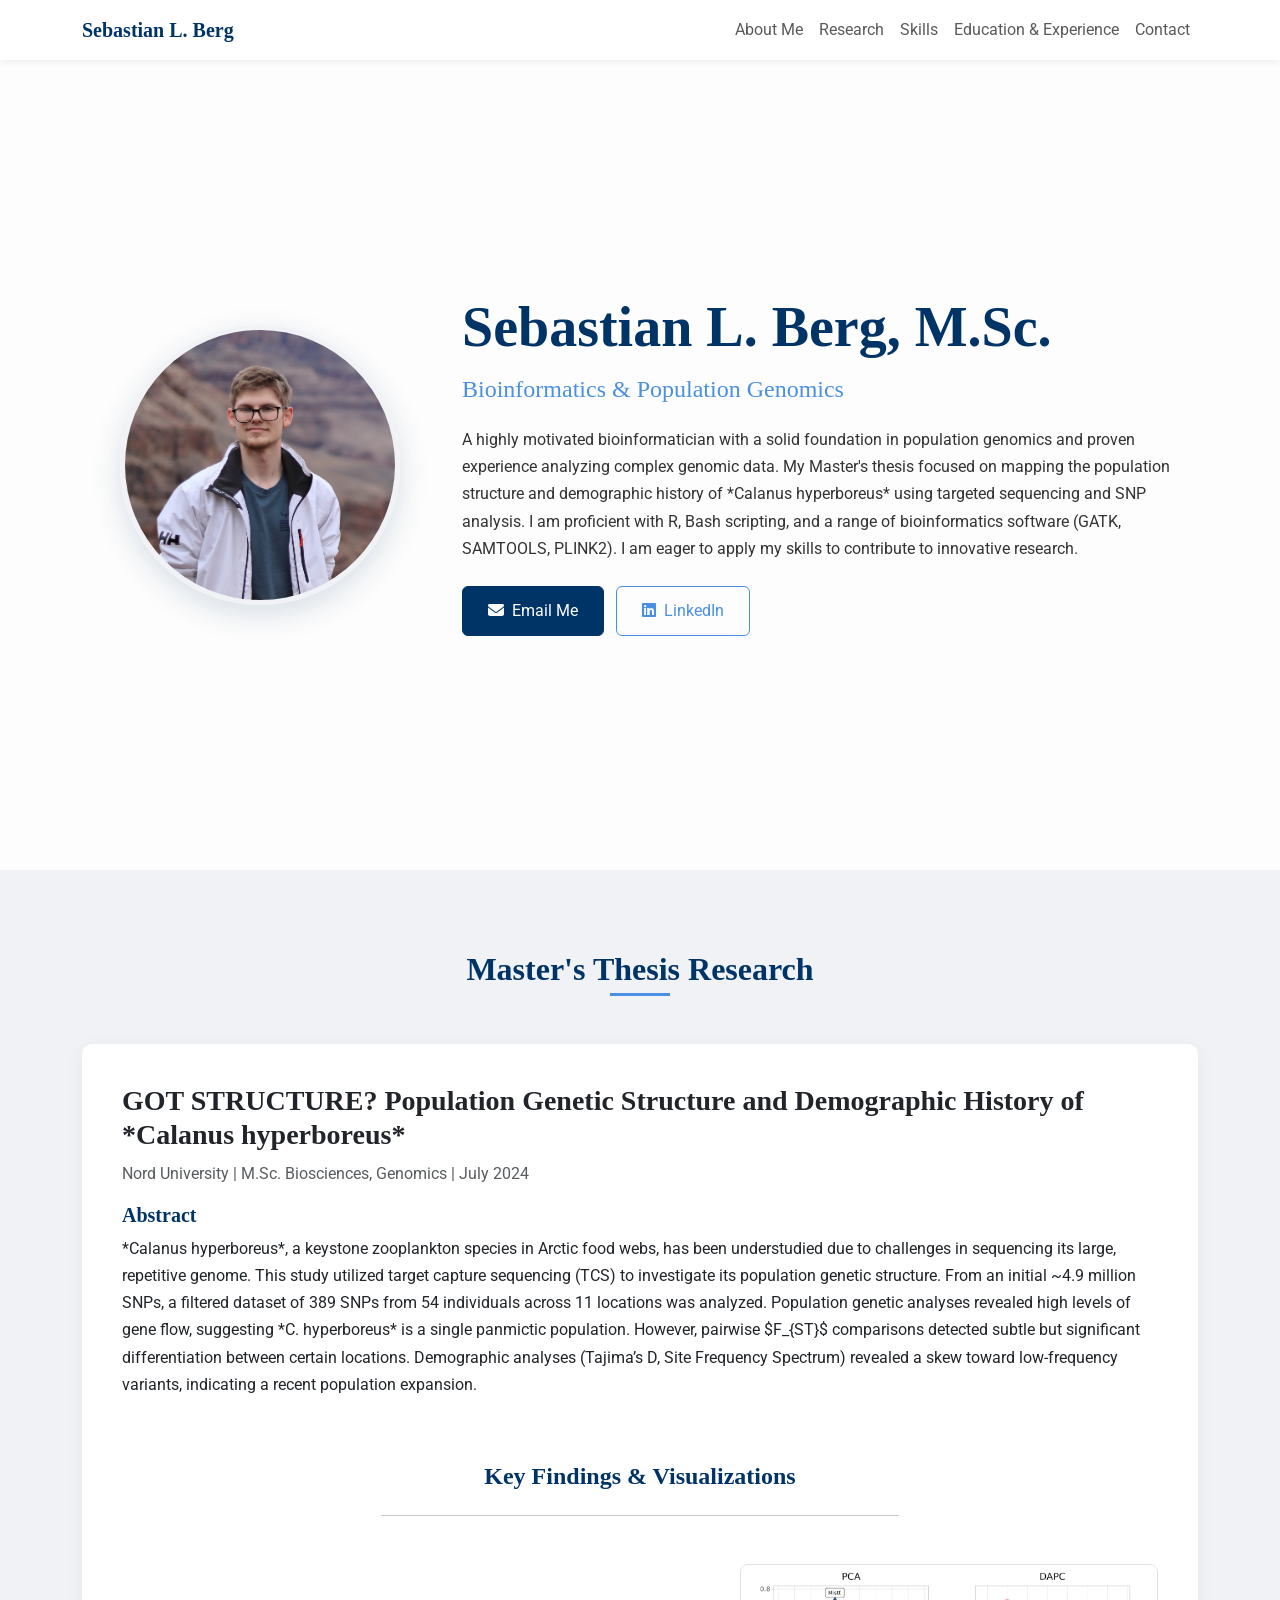
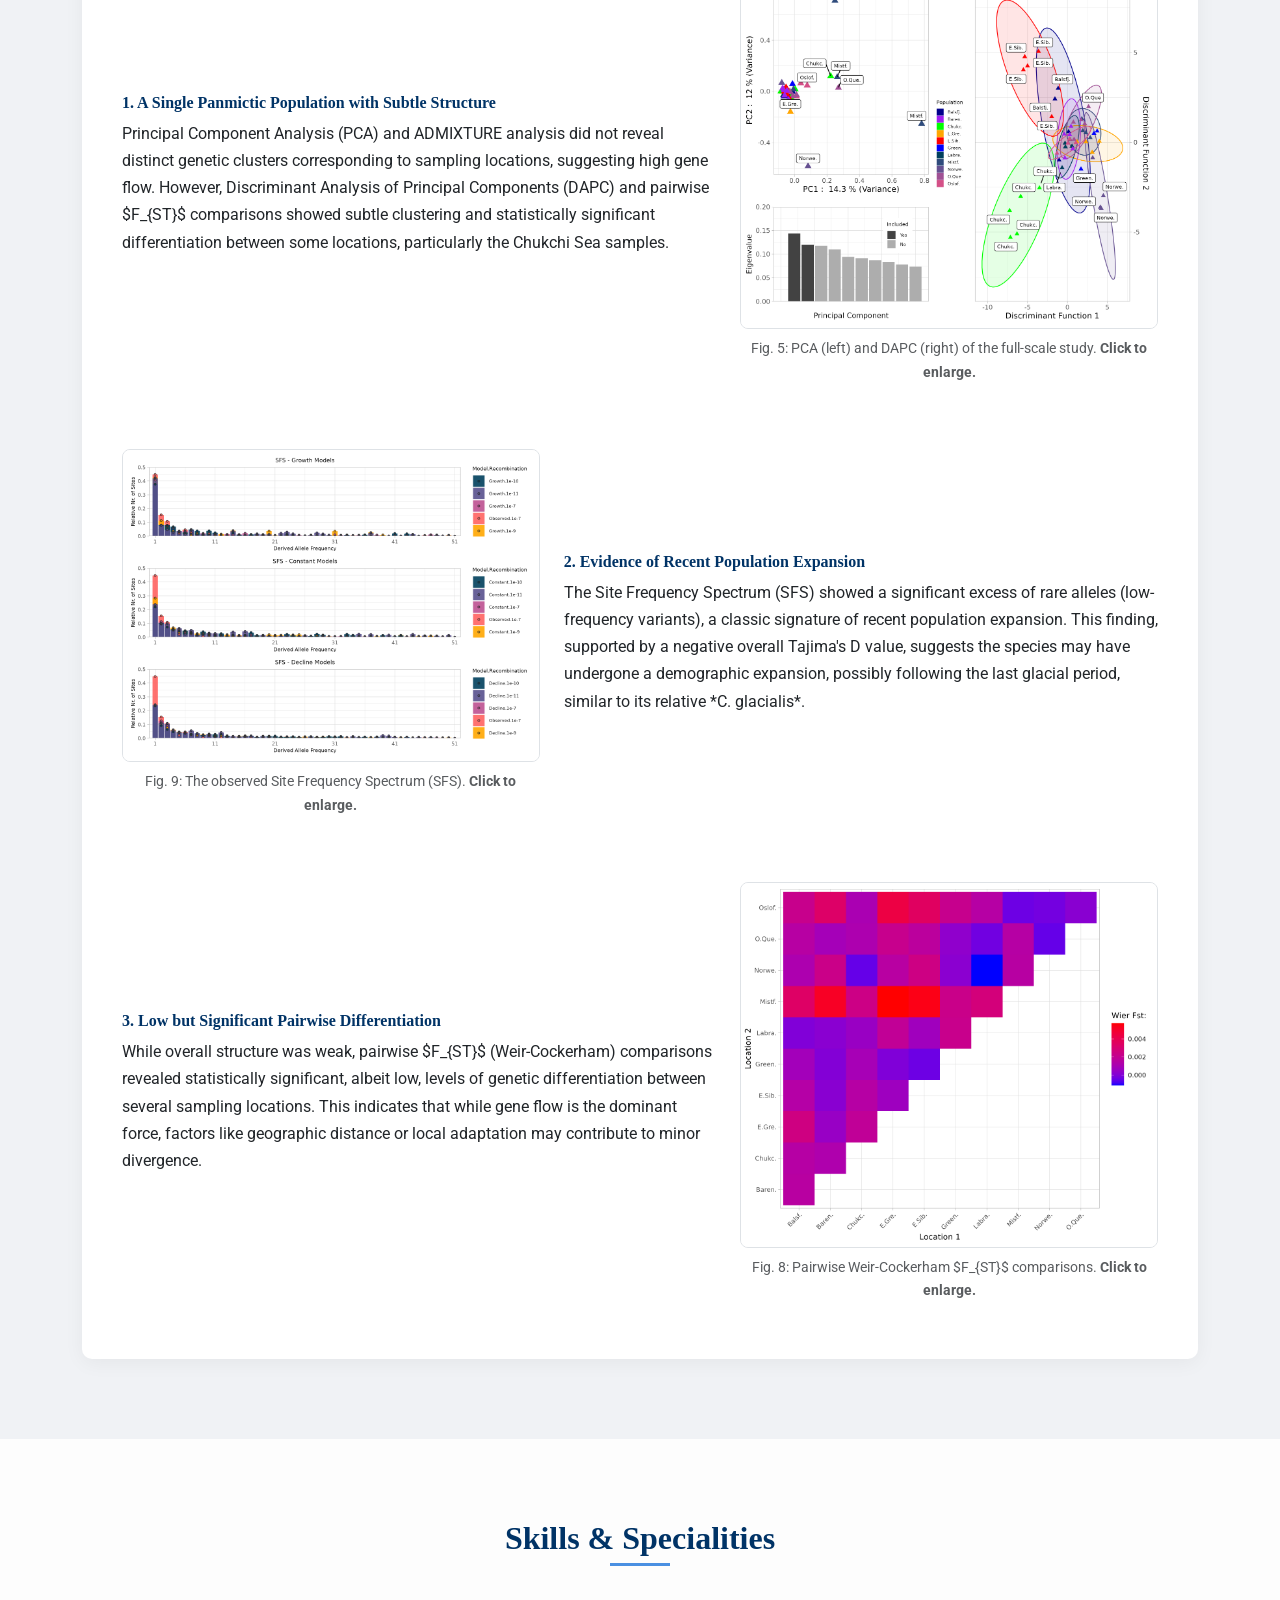
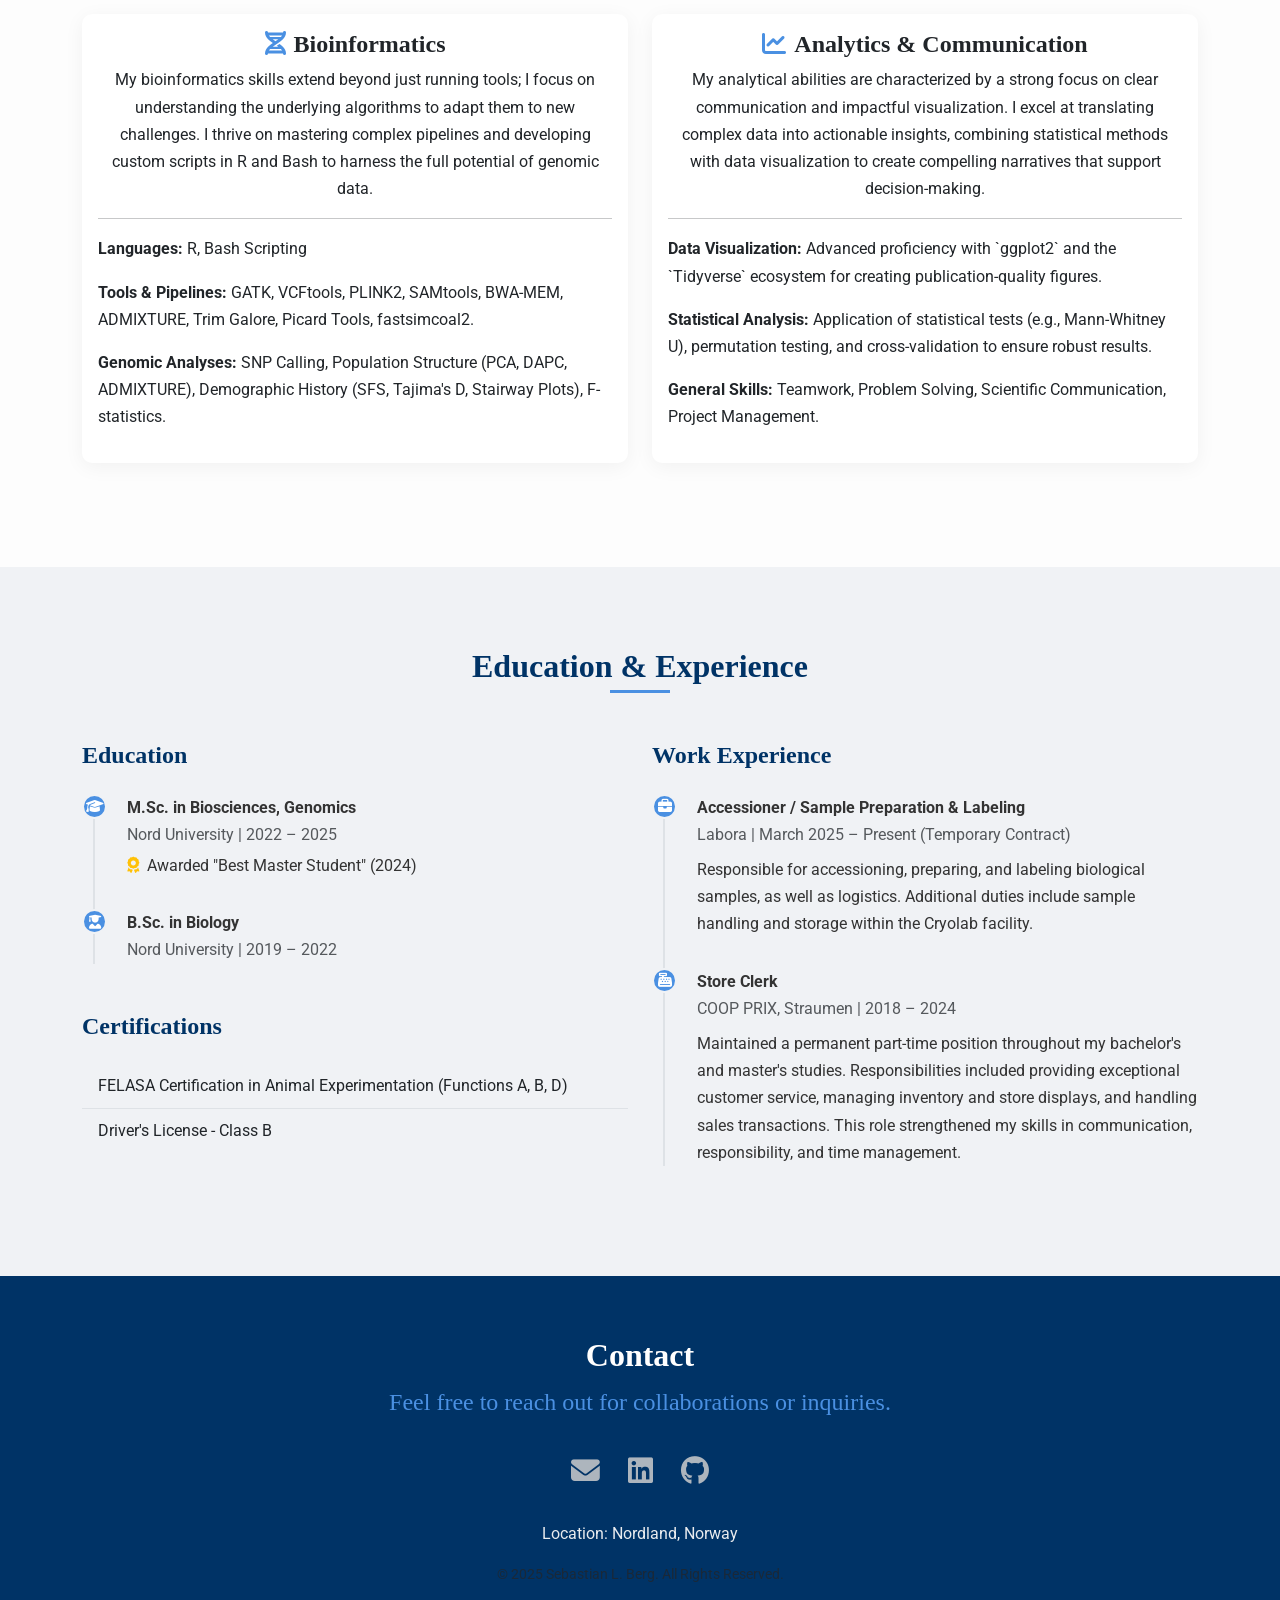
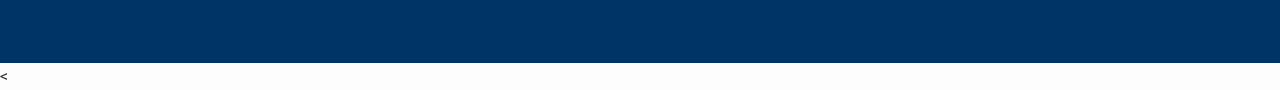
==== index.html @ 1bacb17d "Added figures and updated html" ====
<!DOCTYPE html>
<html lang="en">
<head>
    <meta charset="UTF-8">
    <meta name="viewport" content="width=device-width, initial-scale=1.0">
    <title>Sebastian L. Berg | Genomics & Bioinformatics</title>
    <meta name="description" content="Portfolio of Sebastian L. Berg, M.Sc. in Biosciences and Genomics. Showcasing research in population genomics, bioinformatics skills, and professional experience.">

    <link href="https://cdn.jsdelivr.net/npm/bootstrap@5.3.3/dist/css/bootstrap.min.css" rel="stylesheet">
    
    <link rel="stylesheet" href="https://cdnjs.cloudflare.com/ajax/libs/font-awesome/6.5.1/css/all.min.css">
    
    <link rel="preconnect" href="https://fonts.googleapis.com">
    <link rel="preconnect" href="https://fonts.gstatic.com" crossorigin>
    <link href="https://fonts.googleapis.com/css2?family=Roboto:wght@400;700&family=Georgia:wght@400;700&display=swap" rel="stylesheet">

    <style>
        :root {
            --primary-color: #003366; /* Deep blue for a professional, scientific feel */
            --secondary-color: #4A90E2; /* A brighter blue for accents and links */
            --background-color: #fdfdfd; /* A slightly softer white */
            --light-gray: #f0f2f5;
            --text-color: #333;
            --heading-font: 'Georgia', 'Times New Roman', serif;
            --body-font: 'Roboto', 'Segoe UI', -apple-system, BlinkMacSystemFont, sans-serif;
        }

        body {
            font-family: var(--body-font);
            color: var(--text-color);
            background-color: var(--background-color);
            scroll-behavior: smooth;
            line-height: 1.7;
        }

        h1, h2, h3, h4, h5, h6 {
            font-family: var(--heading-font);
            font-weight: 700;
            color: var(--primary-color);
        }

        .navbar {
            background-color: rgba(255, 255, 255, 0.85);
            backdrop-filter: blur(12px);
            box-shadow: 0 2px 8px rgba(0,0,0,0.07);
            transition: background-color 0.3s ease;
        }

        .navbar-brand {
            font-family: var(--heading-font);
            font-weight: bold;
            color: var(--primary-color) !important;
        }

        .nav-link {
            transition: color 0.3s ease;
        }

        .nav-link:hover, .nav-link.active {
            color: var(--secondary-color) !important;
        }

        /* --- Hero Section --- */
        .hero-section {
            background: var(--background-color);
            padding: 100px 0;
            min-height: 90vh;
            display: flex;
            align-items: center;
        }

        .profile-img {
            width: 280px;
            height: 280px;
            object-fit: cover;
            border-radius: 50%;
            border: 5px solid var(--light-gray);
            box-shadow: 0 10px 30px rgba(0, 51, 102, 0.15);
            transition: transform 0.3s ease, box-shadow 0.3s ease;
        }

        .profile-img:hover {
            transform: scale(1.05);
            box-shadow: 0 15px 40px rgba(74, 144, 226, 0.2);
        }

        .hero-section .display-4 {
            font-size: 3.5rem;
            font-weight: 700;
        }

        .lead {
            font-size: 1.5rem;
            color: var(--secondary-color);
            font-family: var(--heading-font);
            font-weight: 400;
        }

        .btn-primary {
            background-color: var(--primary-color);
            border-color: var(--primary-color);
            padding: 12px 25px;
            transition: all 0.3s ease;
        }

        .btn-primary:hover {
            background-color: #002244; /* Darker shade */
            border-color: #002244;
            transform: translateY(-2px);
        }

        .btn-outline-secondary {
            border-color: var(--secondary-color);
            color: var(--secondary-color);
            padding: 12px 25px;
            transition: all 0.3s ease;
        }

        .btn-outline-secondary:hover {
            background-color: var(--secondary-color);
            color: white;
            transform: translateY(-2px);
        }


        /* --- Section Styling --- */
        section {
            padding: 80px 0;
        }
        
        #research, #education {
            background-color: var(--light-gray);
        }

        .section-title {
            padding-bottom: 3rem;
            text-align: center;
            position: relative;
        }

        .section-title::after {
            content: '';
            position: absolute;
            bottom: 2.5rem;
            left: 50%;
            transform: translateX(-50%);
            width: 60px;
            height: 3px;
            background-color: var(--secondary-color);
        }

        /* --- Research Section --- */
        .research-card {
            background: #fff;
            border: none;
            border-radius: 10px;
            box-shadow: 0 4px 20px rgba(0,0,0,0.05);
            padding: 2.5rem;
        }
        
        .research-figure {
            max-width: 100%;
            border-radius: 8px;
            border: 1px solid #dee2e6;
            transition: transform 0.3s ease;
            cursor: pointer;
        }
        
        .research-figure:hover {
            transform: scale(1.03);
        }

        /* --- Skills Section --- */
        .skill-card {
            border: none;
            border-radius: 10px;
            box-shadow: 0 4px 20px rgba(0,0,0,0.05);
            transition: transform 0.3s ease, box-shadow 0.3s ease;
            background-color: #fff;
        }

        .skill-card:hover {
            transform: translateY(-5px);
            box-shadow: 0 8px 30px rgba(0,0,0,0.08);
        }

        .skill-card .card-title i {
            color: var(--secondary-color);
        }

        /* --- Education & Experience Section --- */
        .timeline {
            list-style: none;
            padding: 0;
            position: relative;
        }
        
        .timeline:before {
            content: '';
            position: absolute;
            top: 0;
            bottom: 0;
            left: 12px;
            width: 2px;
            background: #dee2e6;
            margin-left: -1.5px;
        }
        
        .timeline-item {
            margin-bottom: 30px;
            position: relative;
            padding-left: 45px;
        }

        .timeline-icon {
            position: absolute;
            left: 0;
            top: 0;
            width: 25px;
            height: 25px;
            border-radius: 50%;
            background: var(--secondary-color);
            color: white;
            display: flex;
            align-items: center;
            justify-content: center;
            font-size: 14px;
            border: 2px solid var(--light-gray);
        }
        
        .award-icon {
            color: #ffc107;
        }

        /* --- Footer --- */
        footer {
            background: var(--primary-color);
            color: #e9ecef;
            padding: 60px 0;
        }
        
        footer h2 {
            color: white;
        }
        
        footer a {
            color: #adb5bd;
            text-decoration: none;
            transition: color 0.3s ease;
        }
        
        footer a:hover {
            color: white;
        }
        
        .social-icons a {
            font-size: 1.8rem;
            transition: transform 0.3s ease;
            display: inline-block;
        }
        
        .social-icons a:hover {
            transform: translateY(-3px);
            color: white;
        }
    </style>
</head>
<body>

    <nav class="navbar navbar-expand-lg navbar-light sticky-top">
        <div class="container">
            <a class="navbar-brand" href="#">Sebastian L. Berg</a>
            <button class="navbar-toggler" type="button" data-bs-toggle="collapse" data-bs-target="#navbarNav" aria-controls="navbarNav" aria-expanded="false" aria-label="Toggle navigation">
                <span class="navbar-toggler-icon"></span>
            </button>
            <div class="collapse navbar-collapse" id="navbarNav">
                <ul class="navbar-nav ms-auto">
                    <li class="nav-item">
                        <a class="nav-link" href="#about">About Me</a>
                    </li>
                    <li class="nav-item">
                        <a class="nav-link" href="#research">Research</a>
                    </li>
                    <li class="nav-item">
                        <a class="nav-link" href="#skills">Skills</a>
                    </li>
                    <li class="nav-item">
                        <a class="nav-link" href="#education">Education & Experience</a>
                    </li>
                    <li class="nav-item">
                        <a class="nav-link" href="#contact">Contact</a>
                    </li>
                </ul>
            </div>
        </div>
    </nav>

    <section id="about" class="hero-section">
        <div class="container">
            <div class="row align-items-center">
                <div class="col-md-4 text-center">
                    <img src="assets/profile.jpg" alt="Sebastian L. Berg" class="profile-img mb-4 mb-md-0">
                </div>
                <div class="col-md-8">
                    <h1 class="display-4">Sebastian L. Berg, M.Sc.</h1>
                    <p class="lead">Bioinformatics & Population Genomics</p>
                    <p>
                        A highly motivated bioinformatician with a solid foundation in population genomics and proven experience analyzing complex genomic data. My Master's thesis focused on mapping the population structure and demographic history of *Calanus hyperboreus* using targeted sequencing and SNP analysis. I am proficient with R, Bash scripting, and a range of bioinformatics software (GATK, SAMTOOLS, PLINK2). I am eager to apply my skills to contribute to innovative research.
                    </p>
                    <div class="mt-4">
                        <a href="mailto:nolsebastian@gmail.com" class="btn btn-primary me-2"><i class="fas fa-envelope me-2"></i>Email Me</a>
                        <a href="https://www.linkedin.com/" class="btn btn-outline-secondary"><i class="fab fa-linkedin me-2"></i>LinkedIn</a>
                    </div>
                </div>
            </div>
        </div>
    </section>

    <section id="research">
        <div class="container">
            <h2 class="section-title">Master's Thesis Research</h2>
            <div class="card research-card">
                <div class="row">
                    <div class="col-lg-12">
                        <h3 class="card-title">GOT STRUCTURE? Population Genetic Structure and Demographic History of *Calanus hyperboreus*</h3>
                        <p class="text-muted">Nord University | M.Sc. Biosciences, Genomics | July 2024</p>
                        <h5 class="mt-3">Abstract</h5>
                        <p>
                            *Calanus hyperboreus*, a keystone zooplankton species in Arctic food webs, has been understudied due to challenges in sequencing its large, repetitive genome. This study utilized target capture sequencing (TCS) to investigate its population genetic structure. From an initial ~4.9 million SNPs, a filtered dataset of 389 SNPs from 54 individuals across 11 locations was analyzed. Population genetic analyses revealed high levels of gene flow, suggesting *C. hyperboreus* is a single panmictic population. However, pairwise $F_{ST}$ comparisons detected subtle but significant differentiation between certain locations. Demographic analyses (Tajima’s D, Site Frequency Spectrum) revealed a skew toward low-frequency variants, indicating a recent population expansion.
                        </p>
                    </div>
                </div>

                <h4 class="mt-5 text-center">Key Findings & Visualizations</h4>
                <hr class="w-50 mx-auto mb-5">

                <div class="row align-items-center mb-5">
                    <div class="col-md-7">
                        <h6>1. A Single Panmictic Population with Subtle Structure</h6>
                        <p>Principal Component Analysis (PCA) and ADMIXTURE analysis did not reveal distinct genetic clusters corresponding to sampling locations, suggesting high gene flow. However, Discriminant Analysis of Principal Components (DAPC) and pairwise $F_{ST}$ comparisons showed subtle clustering and statistically significant differentiation between some locations, particularly the Chukchi Sea samples.</p>
                    </div>
                    <div class="col-md-5">
                        <a href="#" data-bs-toggle="modal" data-bs-target="#fig5Modal">
                            <img src="assets/figure5.png" alt="PCA and DAPC of C. hyperboreus" class="research-figure">
                        </a>
                        <p class="text-muted small text-center mt-2">Fig. 5: PCA (left) and DAPC (right) of the full-scale study. <strong>Click to enlarge.</strong></p>
                    </div>
                </div>

                <div class="row align-items-center mb-5 flex-row-reverse">
                    <div class="col-md-7">
                        <h6>2. Evidence of Recent Population Expansion</h6>
                        <p>The Site Frequency Spectrum (SFS) showed a significant excess of rare alleles (low-frequency variants), a classic signature of recent population expansion. This finding, supported by a negative overall Tajima's D value, suggests the species may have undergone a demographic expansion, possibly following the last glacial period, similar to its relative *C. glacialis*.</p>
                    </div>
                    <div class="col-md-5">
                         <a href="#" data-bs-toggle="modal" data-bs-target="#fig9Modal">
                            <img src="assets/figure9.png" alt="Site Frequency Spectrum of C. hyperboreus" class="research-figure">
                        </a>
                        <p class="text-muted small text-center mt-2">Fig. 9: The observed Site Frequency Spectrum (SFS). <strong>Click to enlarge.</strong></p>
                    </div>
                </div>
                
                 <div class="row align-items-center">
                    <div class="col-md-7">
                        <h6>3. Low but Significant Pairwise Differentiation</h6>
                        <p>While overall structure was weak, pairwise $F_{ST}$ (Weir-Cockerham) comparisons revealed statistically significant, albeit low, levels of genetic differentiation between several sampling locations. This indicates that while gene flow is the dominant force, factors like geographic distance or local adaptation may contribute to minor divergence.</p>
                    </div>
                   <div class="col-md-5">
                        <a href="#" data-bs-toggle="modal" data-bs-target="#fig8Modal">
                            <img src="assets/figure8.png" alt="Pairwise Fst heatmap" class="research-figure">
                        </a>
                        <p class="text-muted small text-center mt-2">Fig. 8: Pairwise Weir-Cockerham $F_{ST}$ comparisons. <strong>Click to enlarge.</strong></p>
                    </div>
               </div>
            </div>
        </div>
    </section>

    <section id="skills">
        <div class="container">
            <h2 class="section-title">Skills & Specialities</h2>
            <div class="row">
                <div class="col-lg-6 mb-4 d-flex align-items-stretch">
                    <div class="card skill-card w-100">
                        <div class="card-body">
                            <h4 class="card-title text-center"><i class="fas fa-dna me-2"></i>Bioinformatics</h4>
                            <p class="text-center">
                                My bioinformatics skills extend beyond just running tools; I focus on understanding the underlying algorithms to adapt them to new challenges. I thrive on mastering complex pipelines and developing custom scripts in R and Bash to harness the full potential of genomic data.
                            </p>
                            <hr>
                            <p><strong>Languages:</strong> R, Bash Scripting</p>
                            <p><strong>Tools & Pipelines:</strong> GATK, VCFtools, PLINK2, SAMtools, BWA-MEM, ADMIXTURE, Trim Galore, Picard Tools, fastsimcoal2.</p>
                            <p><strong>Genomic Analyses:</strong> SNP Calling, Population Structure (PCA, DAPC, ADMIXTURE), Demographic History (SFS, Tajima's D, Stairway Plots), F-statistics.</p>
                        </div>
                    </div>
                </div>

                <div class="col-lg-6 mb-4 d-flex align-items-stretch">
                    <div class="card skill-card w-100">
                        <div class="card-body">
                            <h4 class="card-title text-center"><i class="fas fa-chart-line me-2"></i>Analytics & Communication</h4>
                             <p class="text-center">
                                My analytical abilities are characterized by a strong focus on clear communication and impactful visualization. I excel at translating complex data into actionable insights, combining statistical methods with data visualization to create compelling narratives that support decision-making.
                            </p>
                            <hr>
                            <p><strong>Data Visualization:</strong> Advanced proficiency with `ggplot2` and the `Tidyverse` ecosystem for creating publication-quality figures.</p>
                            <p><strong>Statistical Analysis:</strong> Application of statistical tests (e.g., Mann-Whitney U), permutation testing, and cross-validation to ensure robust results.</p>
                            <p><strong>General Skills:</strong> Teamwork, Problem Solving, Scientific Communication, Project Management.</p>
                        </div>
                    </div>
                </div>
            </div>
        </div>
    </section>

    <section id="education">
        <div class="container">
            <h2 class="section-title">Education & Experience</h2>
            <div class="row">
                <div class="col-md-6 mb-4">
                    <h4 class="mb-4">Education</h4>
                    <ul class="timeline">
                        <li class="timeline-item">
                            <div class="timeline-icon"><i class="fas fa-graduation-cap"></i></div>
                            <p class="mb-0 fw-bold">M.Sc. in Biosciences, Genomics</p>
                            <p class="mb-0 text-muted">Nord University | 2022 – 2025</p>
                            <p class="mb-0 mt-1"><i class="fas fa-award award-icon me-2"></i>Awarded "Best Master Student" (2024)</p>
                        </li>
                        <li class="timeline-item">
                             <div class="timeline-icon"><i class="fas fa-user-graduate"></i></div>
                            <p class="mb-0 fw-bold">B.Sc. in Biology</p>
                            <p class="mb-0 text-muted">Nord University | 2019 – 2022</p>
                        </li>
                    </ul>
                     <h4 class="mb-4 mt-5">Certifications</h4>
                    <ul class="list-group list-group-flush">
                        <li class="list-group-item bg-transparent">FELASA Certification in Animal Experimentation (Functions A, B, D)</li>
                        <li class="list-group-item bg-transparent">Driver's License - Class B</li>
                    </ul>
                </div>

                <div class="col-md-6">
                    <h4 class="mb-4">Work Experience</h4>
                     <ul class="timeline">
                        <li class="timeline-item">
                             <div class="timeline-icon"><i class="fas fa-briefcase"></i></div>
                            <p class="mb-0 fw-bold">Accessioner / Sample Preparation & Labeling</p>
                            <p class="mb-0 text-muted">Labora | March 2025 – Present (Temporary Contract)</p>
                            <p class="mt-2">
                                Responsible for accessioning, preparing, and labeling biological samples, as well as logistics. Additional duties include sample handling and storage within the Cryolab facility.
                            </p>
                        </li>
                        <li class="timeline-item">
                            <div class="timeline-icon"><i class="fas fa-cash-register"></i></div>
                            <p class="mb-0 fw-bold">Store Clerk</p>
                            <p class="mb-0 text-muted">COOP PRIX, Straumen | 2018 – 2024</p>
                            <p class="mt-2">
                                Maintained a permanent part-time position throughout my bachelor's and master's studies. Responsibilities included providing exceptional customer service, managing inventory and store displays, and handling sales transactions. This role strengthened my skills in communication, responsibility, and time management.
                            </p>
                        </li>
                    </ul>
                </div>
            </div>
        </div>
    </section>

    <footer id="contact" class="text-center">
        <div class="container">
            <h2>Contact</h2>
            <p class="lead">Feel free to reach out for collaborations or inquiries.</p>
            <div class="mt-4 social-icons">
                <a href="mailto:nolsebastian@gmail.com" class="me-4"><i class="fas fa-envelope"></i></a>
                <a href="https://www.linkedin.com/" class="me-4"><i class="fab fa-linkedin"></i></a>
                <a href="https://github.com/" class=""><i class="fab fa-github"></i></a>
            </div>
            <div class="mt-4">
                <p>Location: Nordland, Norway</p>
                <p class="text-muted small">&copy; 2025 Sebastian L. Berg. All Rights Reserved.</p>
            </div>
        </div>
    </footer>

    <div class="modal fade" id="fig5Modal" tabindex="-1" aria-labelledby="fig5ModalLabel" aria-hidden="true">
      <div class="modal-dialog modal-xl">
        <div class="modal-content">
           <div class="modal-header">
                <h5 class="modal-title" id="fig5ModalLabel">Fig. 5: PCA and DAPC</h5>
                <button type="button" class="btn-close" data-bs-dismiss="modal" aria-label="Close"></button>
            </div>
          <div class="modal-body text-center">
            <img src="assets/figure5.png" class="img-fluid" alt="Enlarged view of PCA and DAPC of C. hyperboreus">
          </div>
        </div>
      </div>
    </div>
    
    <div class="modal fade" id="fig9Modal" tabindex="-1" aria-labelledby="fig9ModalLabel" aria-hidden="true">
      <div class="modal-dialog modal-xl">
        <div class="modal-content">
           <div class="modal-header">
                <h5 class="modal-title" id="fig9ModalLabel">Fig. 9: Site Frequency Spectrum</h5>
                <button type="button" class="btn-close" data-bs-dismiss="modal" aria-label="Close"></button>
            </div>
          <div class="modal-body text-center">
            <img src="assets/figure9.png" class="img-fluid" alt="Enlarged view of the Site Frequency Spectrum of C. hyperboreus">
          </div>
        </div>
      </div>
    </div>
    
    <div class="modal fade" id="fig8Modal" tabindex="-1" aria-labelledby="fig8ModalLabel" aria-hidden="true">
      <div class="modal-dialog modal-xl">
        <div class="modal-content">
           <div class="modal-header">
                <h5 class="modal-title" id="fig8ModalLabel">Fig. 8: Pairwise Fst Heatmap</h5>
                <button type="button" class="btn-close" data-bs-dismiss="modal" aria-label="Close"></button>
            </div>
          <div class="modal-body text-center">
            <img src="assets/figure8.png" class="img-fluid" alt="Enlarged view of the Pairwise Fst heatmap">
          </div>
        </div>
      </div>
    </div>

    <script src="https://cdn.jsdelivr.net/npm/bootstrap@5.3.3/dist/js/bootstrap.bundle.min.js"></script>
</body>
<
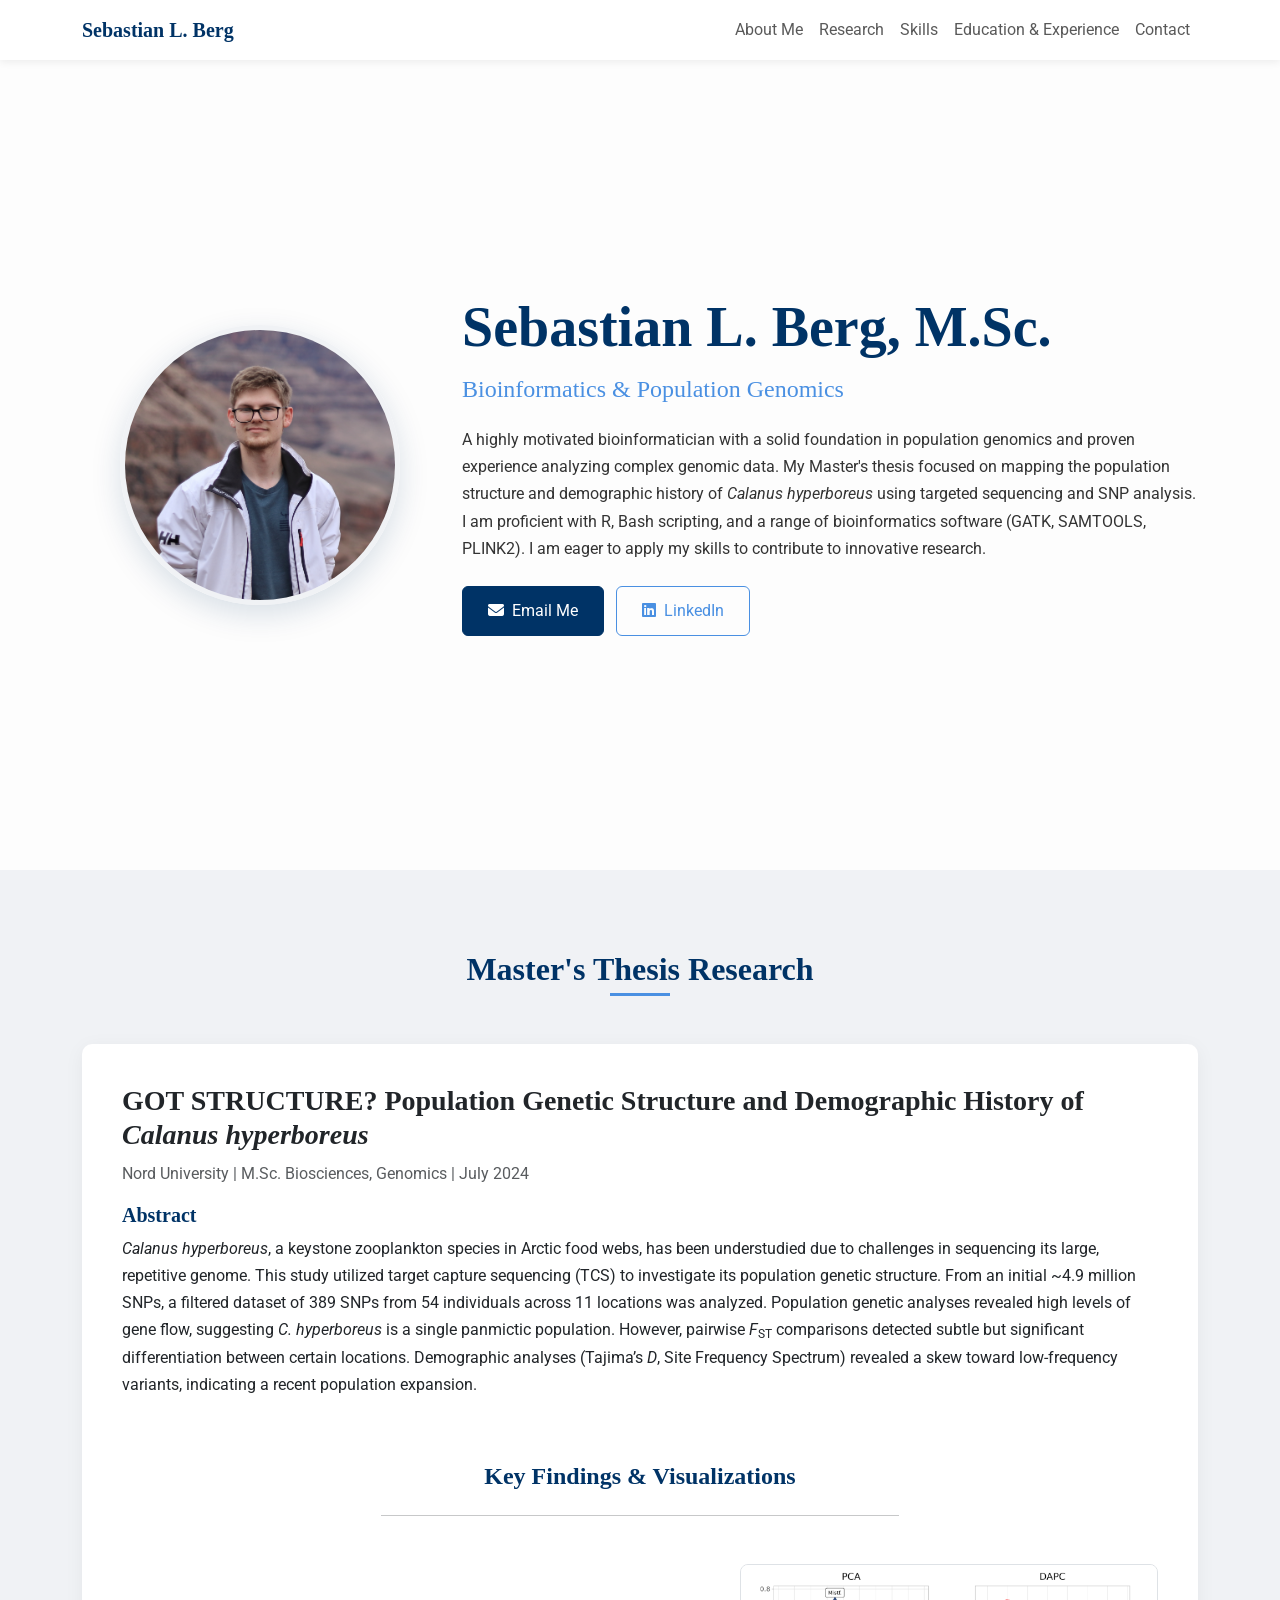
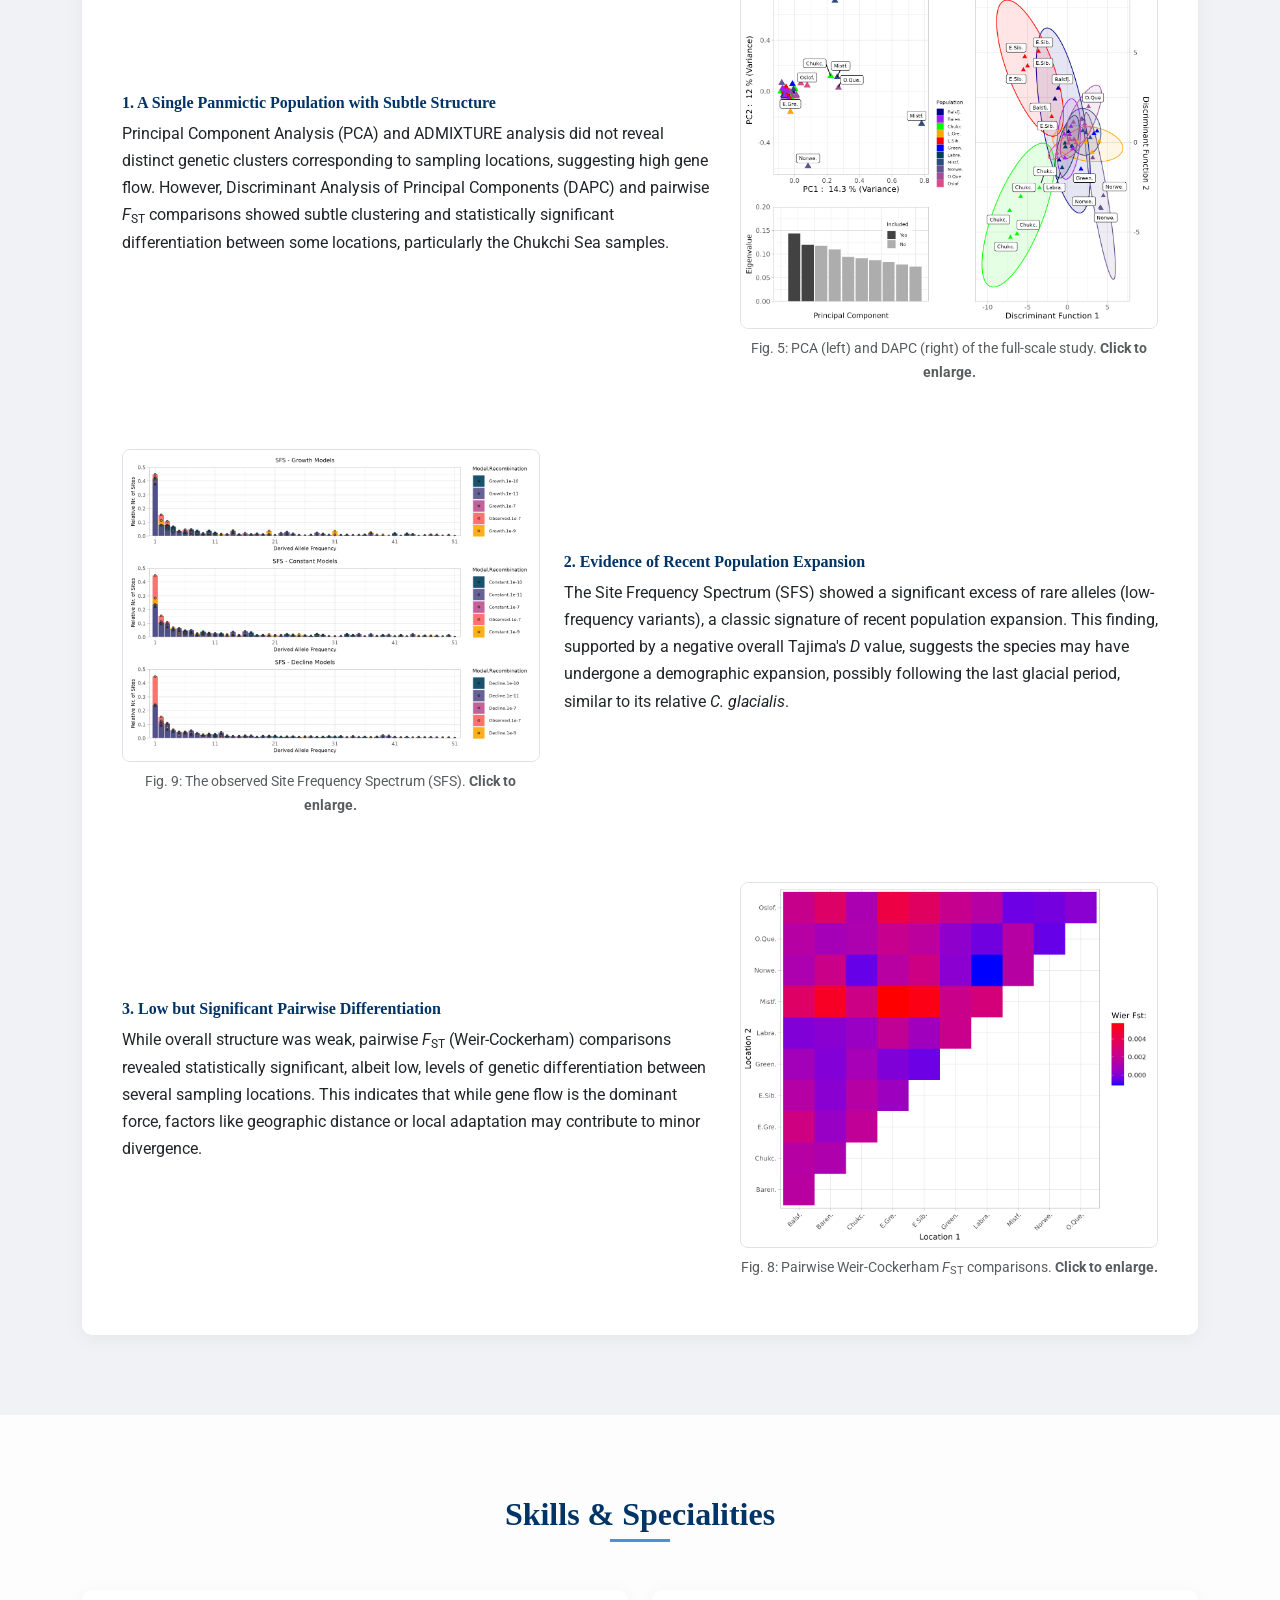
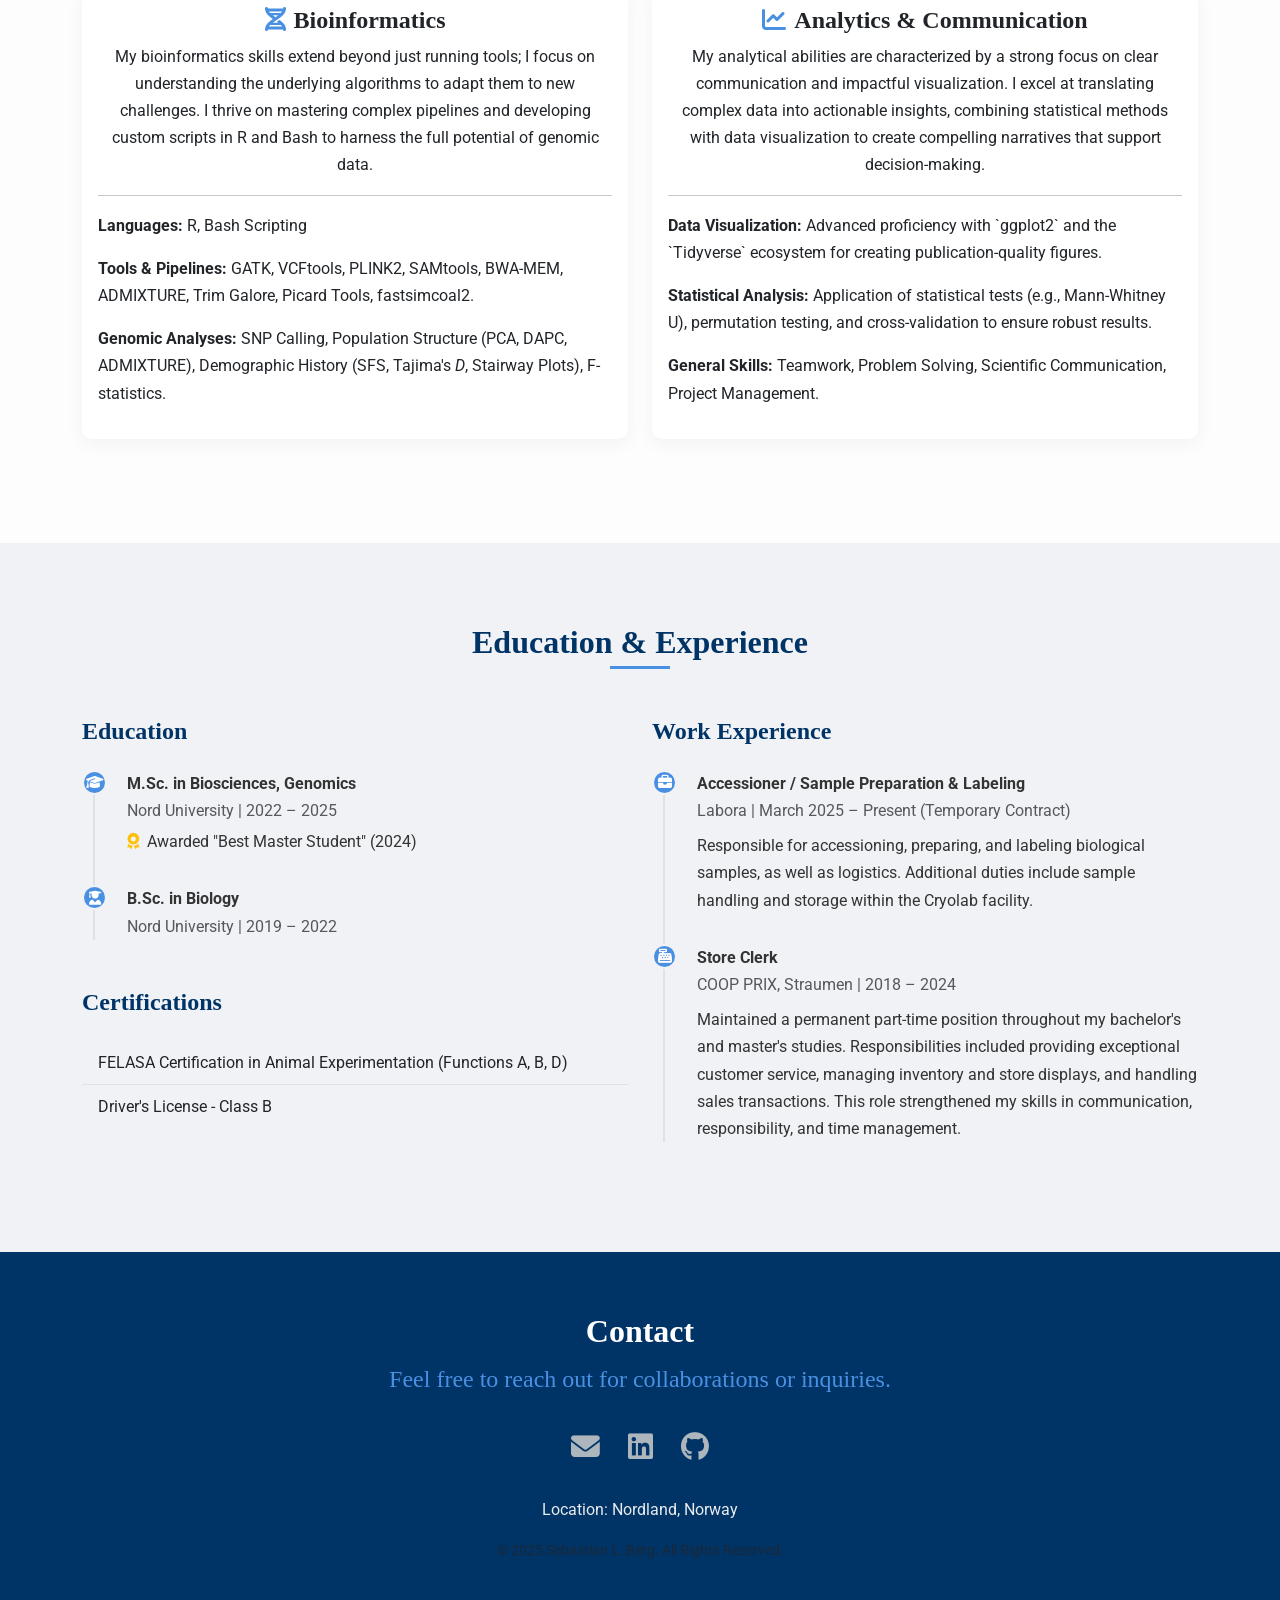
==== commit 71cbac91: "Added figures and updated html" ====
--- a/index.html
+++ b/index.html
@@ -305,7 +305,7 @@
                     <h1 class="display-4">Sebastian L. Berg, M.Sc.</h1>
                     <p class="lead">Bioinformatics & Population Genomics</p>
                     <p>
-                        A highly motivated bioinformatician with a solid foundation in population genomics and proven experience analyzing complex genomic data. My Master's thesis focused on mapping the population structure and demographic history of *Calanus hyperboreus* using targeted sequencing and SNP analysis. I am proficient with R, Bash scripting, and a range of bioinformatics software (GATK, SAMTOOLS, PLINK2). I am eager to apply my skills to contribute to innovative research.
+                        A highly motivated bioinformatician with a solid foundation in population genomics and proven experience analyzing complex genomic data. My Master's thesis focused on mapping the population structure and demographic history of <i>Calanus hyperboreus</i> using targeted sequencing and SNP analysis. I am proficient with R, Bash scripting, and a range of bioinformatics software (GATK, SAMTOOLS, PLINK2). I am eager to apply my skills to contribute to innovative research.
                     </p>
                     <div class="mt-4">
                         <a href="mailto:nolsebastian@gmail.com" class="btn btn-primary me-2"><i class="fas fa-envelope me-2"></i>Email Me</a>
@@ -322,11 +322,11 @@
             <div class="card research-card">
                 <div class="row">
                     <div class="col-lg-12">
-                        <h3 class="card-title">GOT STRUCTURE? Population Genetic Structure and Demographic History of *Calanus hyperboreus*</h3>
+                        <h3 class="card-title">GOT STRUCTURE? Population Genetic Structure and Demographic History of <i>Calanus hyperboreus</i></h3>
                         <p class="text-muted">Nord University | M.Sc. Biosciences, Genomics | July 2024</p>
                         <h5 class="mt-3">Abstract</h5>
                         <p>
-                            *Calanus hyperboreus*, a keystone zooplankton species in Arctic food webs, has been understudied due to challenges in sequencing its large, repetitive genome. This study utilized target capture sequencing (TCS) to investigate its population genetic structure. From an initial ~4.9 million SNPs, a filtered dataset of 389 SNPs from 54 individuals across 11 locations was analyzed. Population genetic analyses revealed high levels of gene flow, suggesting *C. hyperboreus* is a single panmictic population. However, pairwise $F_{ST}$ comparisons detected subtle but significant differentiation between certain locations. Demographic analyses (Tajima’s D, Site Frequency Spectrum) revealed a skew toward low-frequency variants, indicating a recent population expansion.
+                            <i>Calanus hyperboreus</i>, a keystone zooplankton species in Arctic food webs, has been understudied due to challenges in sequencing its large, repetitive genome. This study utilized target capture sequencing (TCS) to investigate its population genetic structure. From an initial ~4.9 million SNPs, a filtered dataset of 389 SNPs from 54 individuals across 11 locations was analyzed. Population genetic analyses revealed high levels of gene flow, suggesting <i>C. hyperboreus</i> is a single panmictic population. However, pairwise <i>F</i><sub>ST</sub> comparisons detected subtle but significant differentiation between certain locations. Demographic analyses (Tajima’s <i>D</i>, Site Frequency Spectrum) revealed a skew toward low-frequency variants, indicating a recent population expansion.
                         </p>
                     </div>
                 </div>
@@ -337,7 +337,7 @@
                 <div class="row align-items-center mb-5">
                     <div class="col-md-7">
                         <h6>1. A Single Panmictic Population with Subtle Structure</h6>
-                        <p>Principal Component Analysis (PCA) and ADMIXTURE analysis did not reveal distinct genetic clusters corresponding to sampling locations, suggesting high gene flow. However, Discriminant Analysis of Principal Components (DAPC) and pairwise $F_{ST}$ comparisons showed subtle clustering and statistically significant differentiation between some locations, particularly the Chukchi Sea samples.</p>
+                        <p>Principal Component Analysis (PCA) and ADMIXTURE analysis did not reveal distinct genetic clusters corresponding to sampling locations, suggesting high gene flow. However, Discriminant Analysis of Principal Components (DAPC) and pairwise <i>F</i><sub>ST</sub> comparisons showed subtle clustering and statistically significant differentiation between some locations, particularly the Chukchi Sea samples.</p>
                     </div>
                     <div class="col-md-5">
                         <a href="#" data-bs-toggle="modal" data-bs-target="#fig5Modal">
@@ -350,7 +350,7 @@
                 <div class="row align-items-center mb-5 flex-row-reverse">
                     <div class="col-md-7">
                         <h6>2. Evidence of Recent Population Expansion</h6>
-                        <p>The Site Frequency Spectrum (SFS) showed a significant excess of rare alleles (low-frequency variants), a classic signature of recent population expansion. This finding, supported by a negative overall Tajima's D value, suggests the species may have undergone a demographic expansion, possibly following the last glacial period, similar to its relative *C. glacialis*.</p>
+                        <p>The Site Frequency Spectrum (SFS) showed a significant excess of rare alleles (low-frequency variants), a classic signature of recent population expansion. This finding, supported by a negative overall Tajima's <i>D</i> value, suggests the species may have undergone a demographic expansion, possibly following the last glacial period, similar to its relative <i>C. glacialis</i>.</p>
                     </div>
                     <div class="col-md-5">
                          <a href="#" data-bs-toggle="modal" data-bs-target="#fig9Modal">
@@ -363,13 +363,13 @@
                  <div class="row align-items-center">
                     <div class="col-md-7">
                         <h6>3. Low but Significant Pairwise Differentiation</h6>
-                        <p>While overall structure was weak, pairwise $F_{ST}$ (Weir-Cockerham) comparisons revealed statistically significant, albeit low, levels of genetic differentiation between several sampling locations. This indicates that while gene flow is the dominant force, factors like geographic distance or local adaptation may contribute to minor divergence.</p>
+                        <p>While overall structure was weak, pairwise <i>F</i><sub>ST</sub> (Weir-Cockerham) comparisons revealed statistically significant, albeit low, levels of genetic differentiation between several sampling locations. This indicates that while gene flow is the dominant force, factors like geographic distance or local adaptation may contribute to minor divergence.</p>
                     </div>
                    <div class="col-md-5">
                         <a href="#" data-bs-toggle="modal" data-bs-target="#fig8Modal">
                             <img src="assets/figure8.png" alt="Pairwise Fst heatmap" class="research-figure">
                         </a>
-                        <p class="text-muted small text-center mt-2">Fig. 8: Pairwise Weir-Cockerham $F_{ST}$ comparisons. <strong>Click to enlarge.</strong></p>
+                        <p class="text-muted small text-center mt-2">Fig. 8: Pairwise Weir-Cockerham <i>F</i><sub>ST</sub> comparisons. <strong>Click to enlarge.</strong></p>
                     </div>
                </div>
             </div>
@@ -390,7 +390,7 @@
                             <hr>
                             <p><strong>Languages:</strong> R, Bash Scripting</p>
                             <p><strong>Tools & Pipelines:</strong> GATK, VCFtools, PLINK2, SAMtools, BWA-MEM, ADMIXTURE, Trim Galore, Picard Tools, fastsimcoal2.</p>
-                            <p><strong>Genomic Analyses:</strong> SNP Calling, Population Structure (PCA, DAPC, ADMIXTURE), Demographic History (SFS, Tajima's D, Stairway Plots), F-statistics.</p>
+                            <p><strong>Genomic Analyses:</strong> SNP Calling, Population Structure (PCA, DAPC, ADMIXTURE), Demographic History (SFS, Tajima's <i>D</i>, Stairway Plots), F-statistics.</p>
                         </div>
                     </div>
                 </div>
@@ -524,4 +524,4 @@
 
     <script src="https://cdn.jsdelivr.net/npm/bootstrap@5.3.3/dist/js/bootstrap.bundle.min.js"></script>
 </body>
-<
+</html>
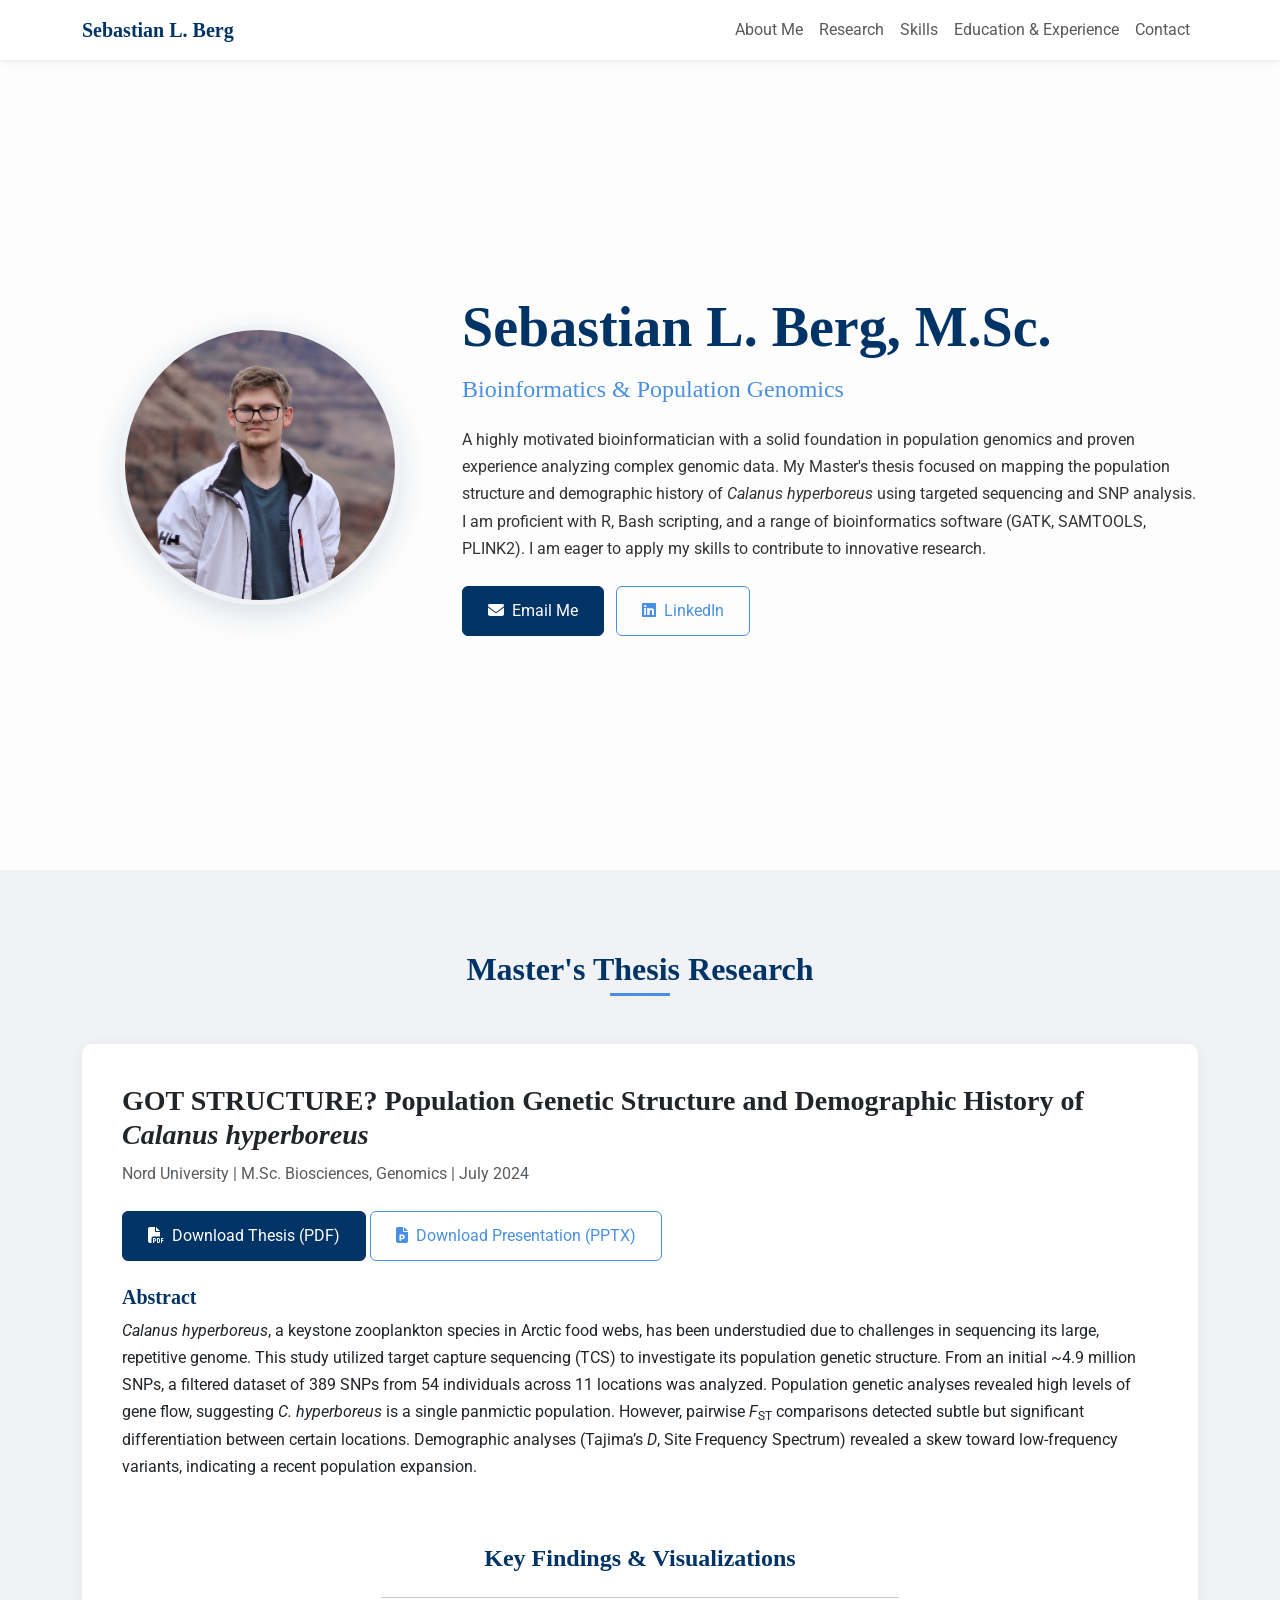
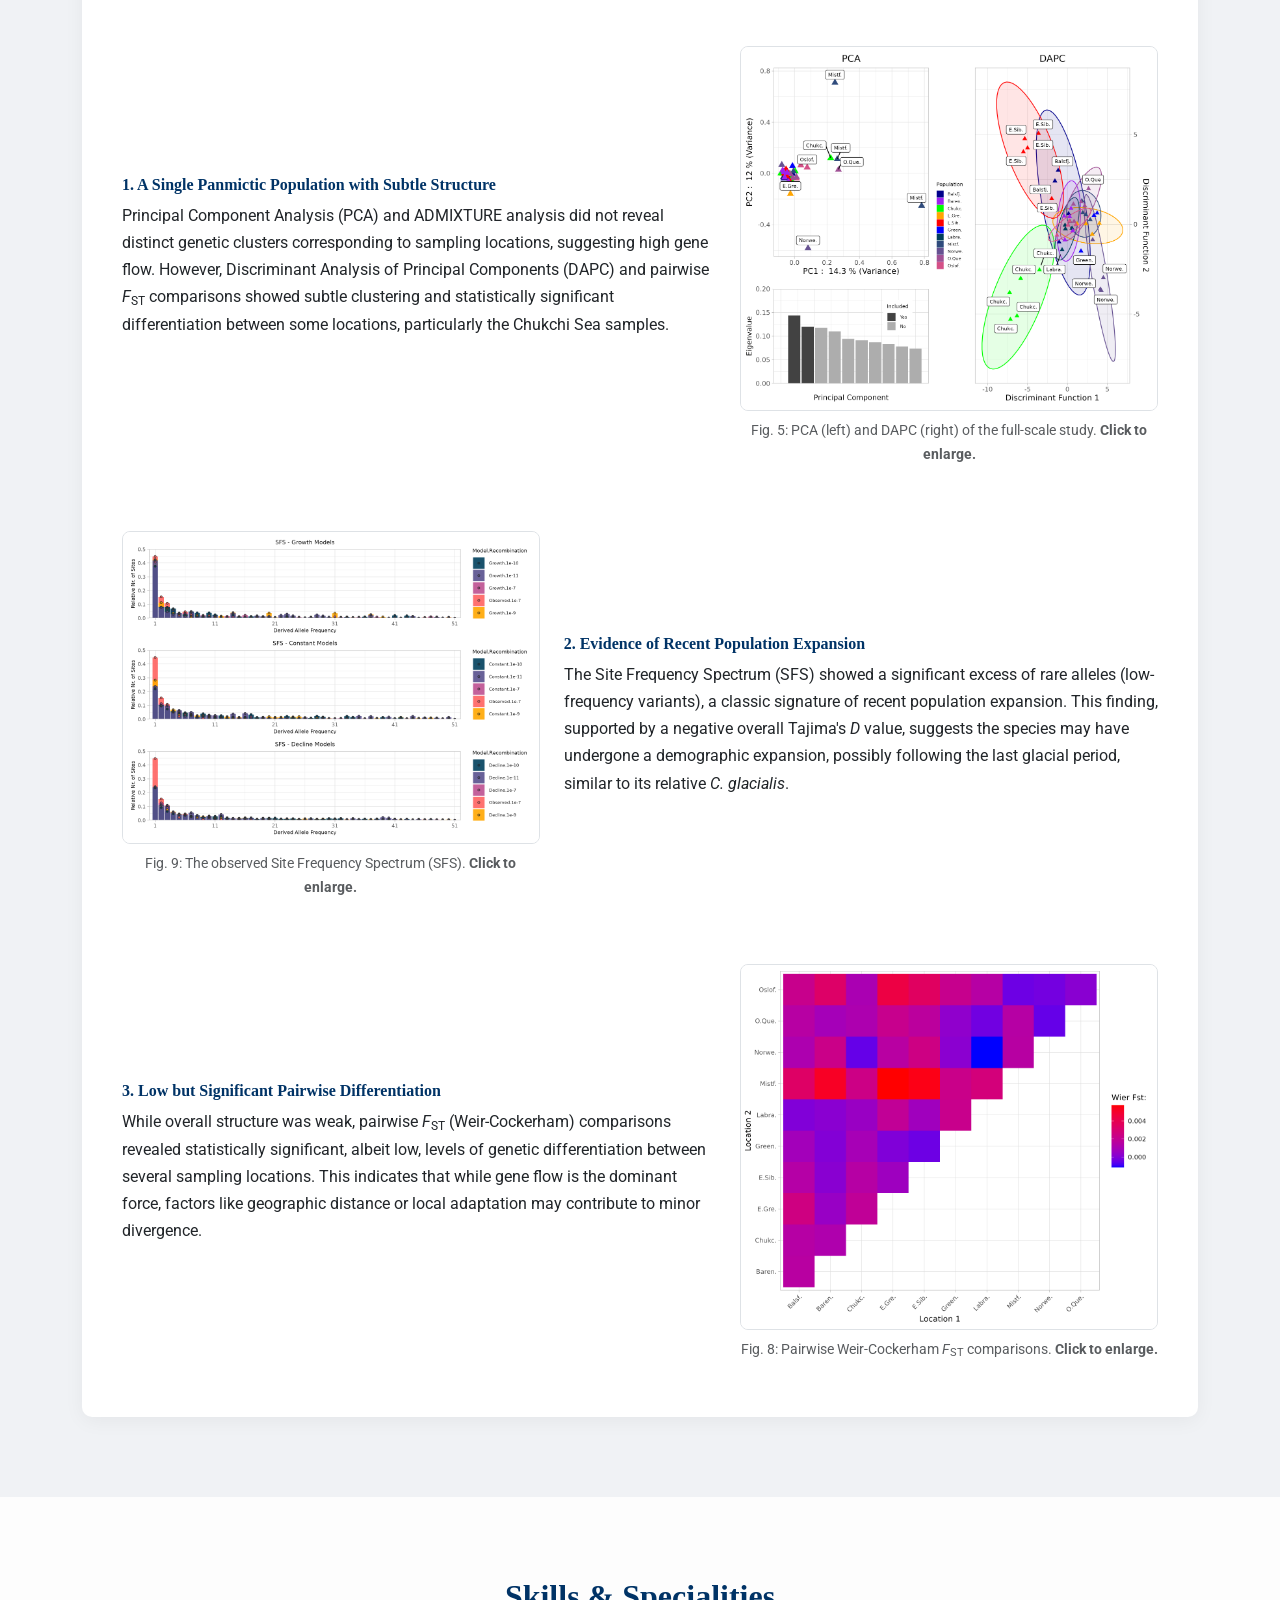
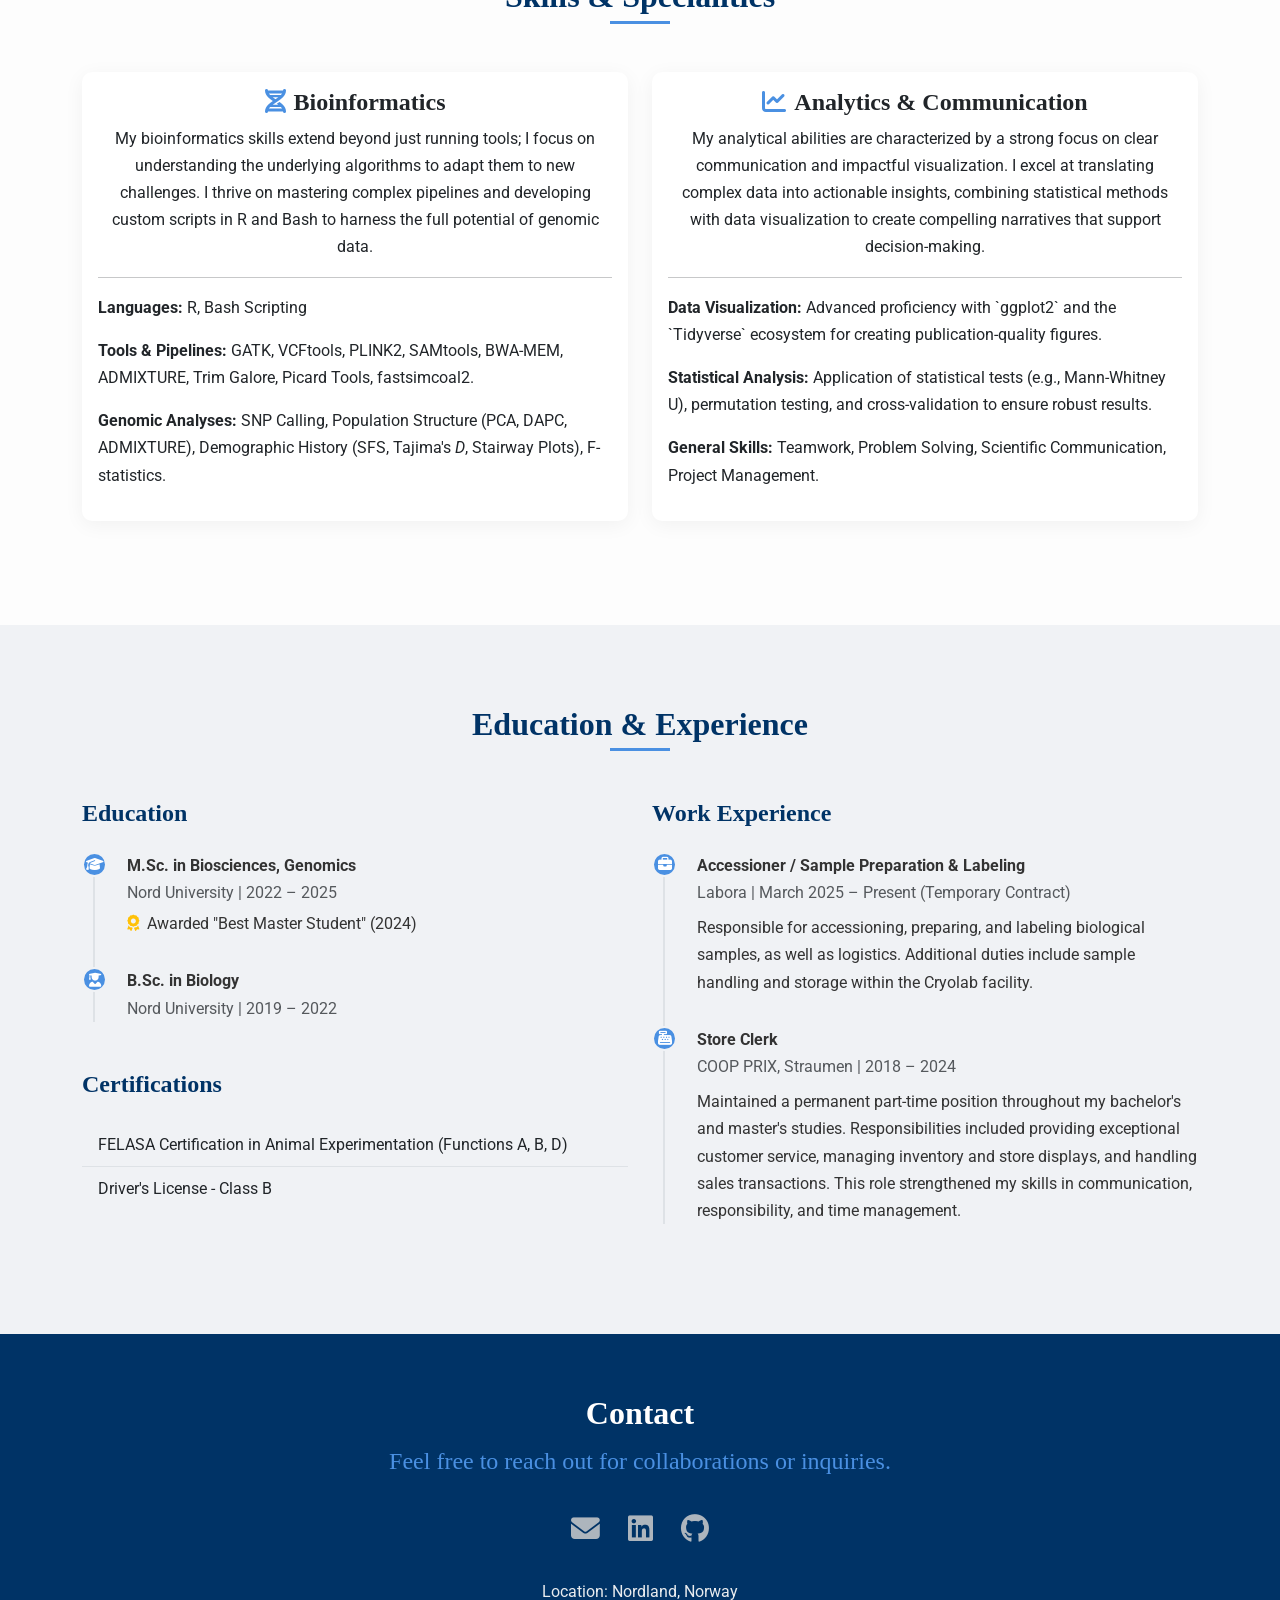
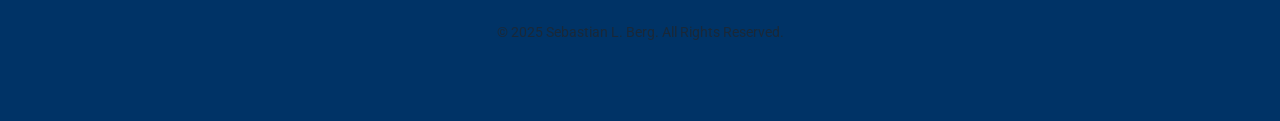
==== commit f2b0862d: "Added figures and updated html" ====
--- a/index.html
+++ b/index.html
@@ -309,7 +309,7 @@
                     </p>
                     <div class="mt-4">
                         <a href="mailto:nolsebastian@gmail.com" class="btn btn-primary me-2"><i class="fas fa-envelope me-2"></i>Email Me</a>
-                        <a href="https://www.linkedin.com/" class="btn btn-outline-secondary"><i class="fab fa-linkedin me-2"></i>LinkedIn</a>
+                        <a href="https://www.linkedin.com/in/berg-sebastian/" class="btn btn-outline-secondary"><i class="fab fa-linkedin me-2"></i>LinkedIn</a>
                     </div>
                 </div>
             </div>
@@ -324,6 +324,14 @@
                     <div class="col-lg-12">
                         <h3 class="card-title">GOT STRUCTURE? Population Genetic Structure and Demographic History of <i>Calanus hyperboreus</i></h3>
                         <p class="text-muted">Nord University | M.Sc. Biosciences, Genomics | July 2024</p>
+              <div class="my-4">
+    <a href="assets/Sebastian_Berg_Thesis.pdf" class="btn btn-primary" download>
+        <i class="fas fa-file-pdf me-2"></i>Download Thesis (PDF)
+    </a>
+    <a href="assets/Sebastian_Berg_Presentation.pptx" class="btn btn-outline-secondary" download>
+        <i class="fas fa-file-powerpoint me-2"></i>Download Presentation (PPTX)
+    </a>
+</div>
                         <h5 class="mt-3">Abstract</h5>
                         <p>
                             <i>Calanus hyperboreus</i>, a keystone zooplankton species in Arctic food webs, has been understudied due to challenges in sequencing its large, repetitive genome. This study utilized target capture sequencing (TCS) to investigate its population genetic structure. From an initial ~4.9 million SNPs, a filtered dataset of 389 SNPs from 54 individuals across 11 locations was analyzed. Population genetic analyses revealed high levels of gene flow, suggesting <i>C. hyperboreus</i> is a single panmictic population. However, pairwise <i>F</i><sub>ST</sub> comparisons detected subtle but significant differentiation between certain locations. Demographic analyses (Tajima’s <i>D</i>, Site Frequency Spectrum) revealed a skew toward low-frequency variants, indicating a recent population expansion.
@@ -470,8 +478,8 @@
             <p class="lead">Feel free to reach out for collaborations or inquiries.</p>
             <div class="mt-4 social-icons">
                 <a href="mailto:nolsebastian@gmail.com" class="me-4"><i class="fas fa-envelope"></i></a>
-                <a href="https://www.linkedin.com/" class="me-4"><i class="fab fa-linkedin"></i></a>
-                <a href="https://github.com/" class=""><i class="fab fa-github"></i></a>
+                <a href="https://www.linkedin.com/in/berg-sebastian/" class="me-4"><i class="fab fa-linkedin"></i></a>
+                <a href="https://github.com/no1berg" class=""><i class="fab fa-github"></i></a>
             </div>
             <div class="mt-4">
                 <p>Location: Nordland, Norway</p>
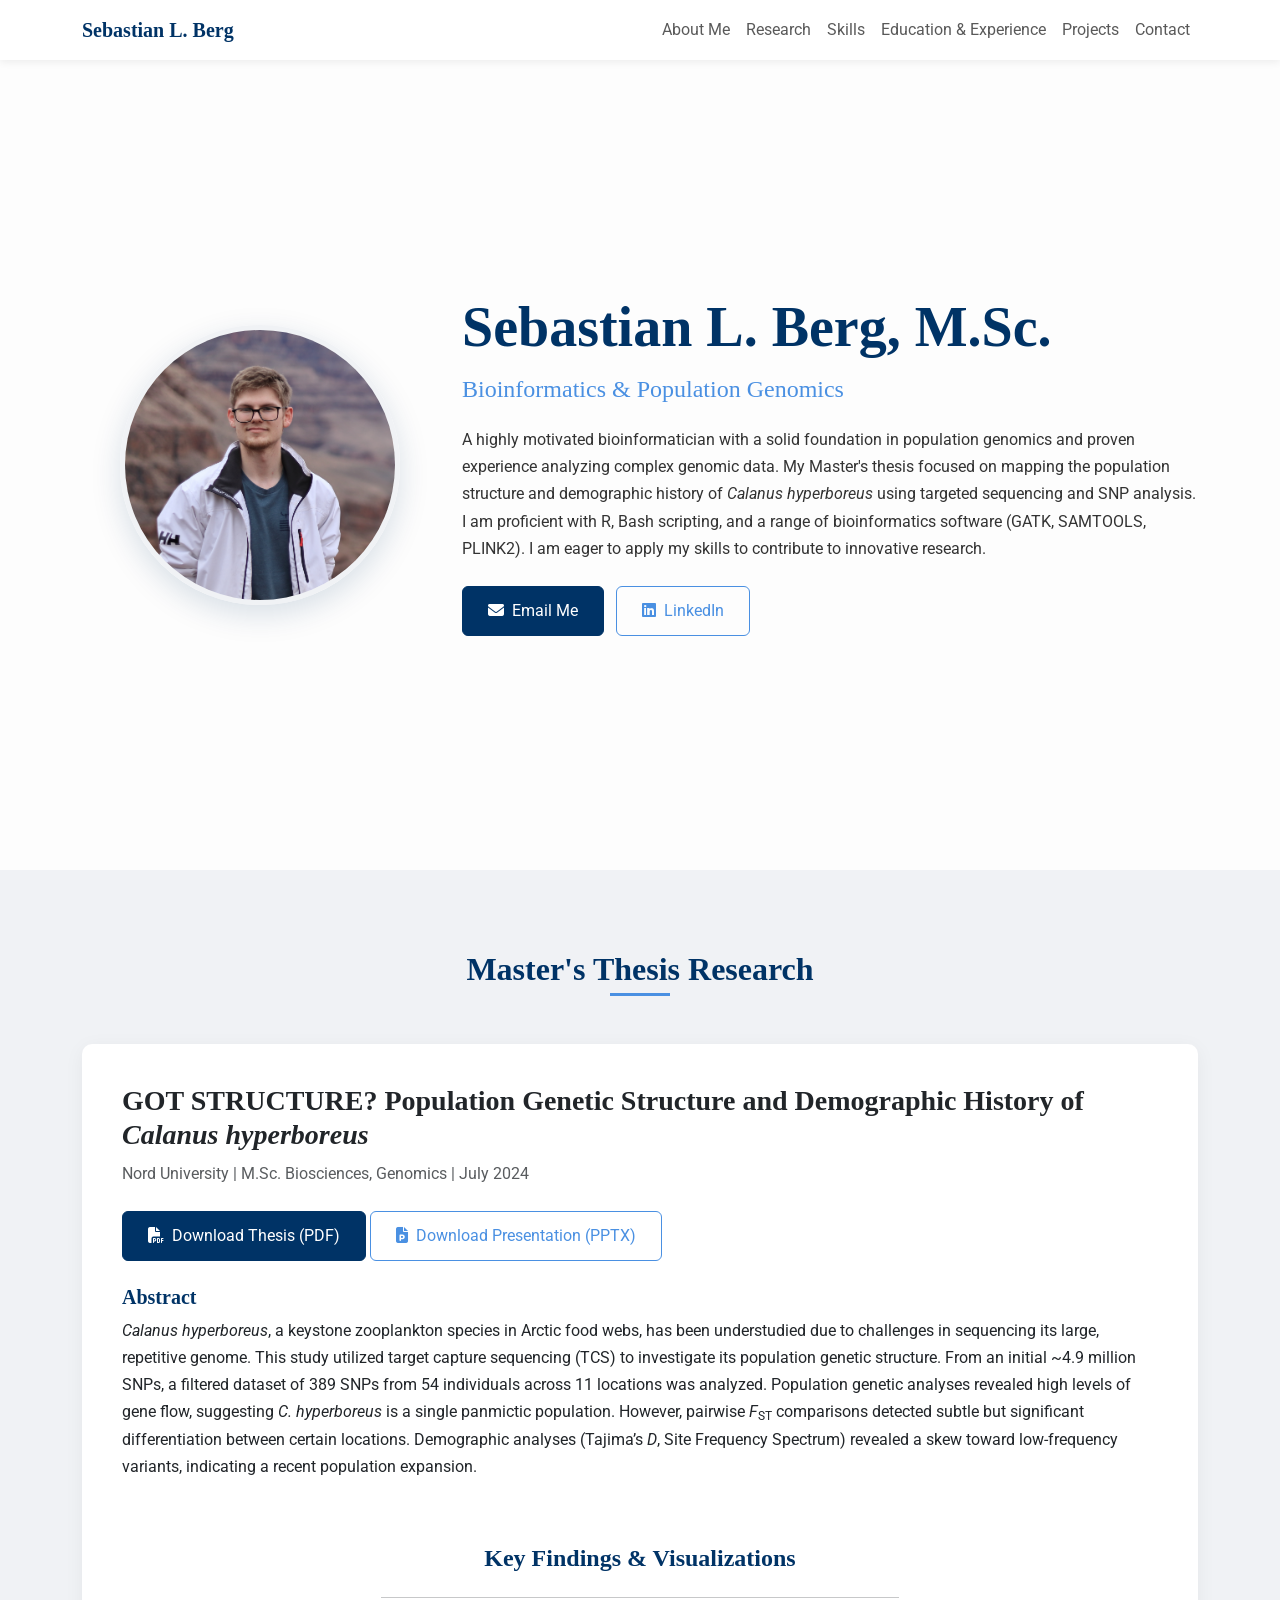
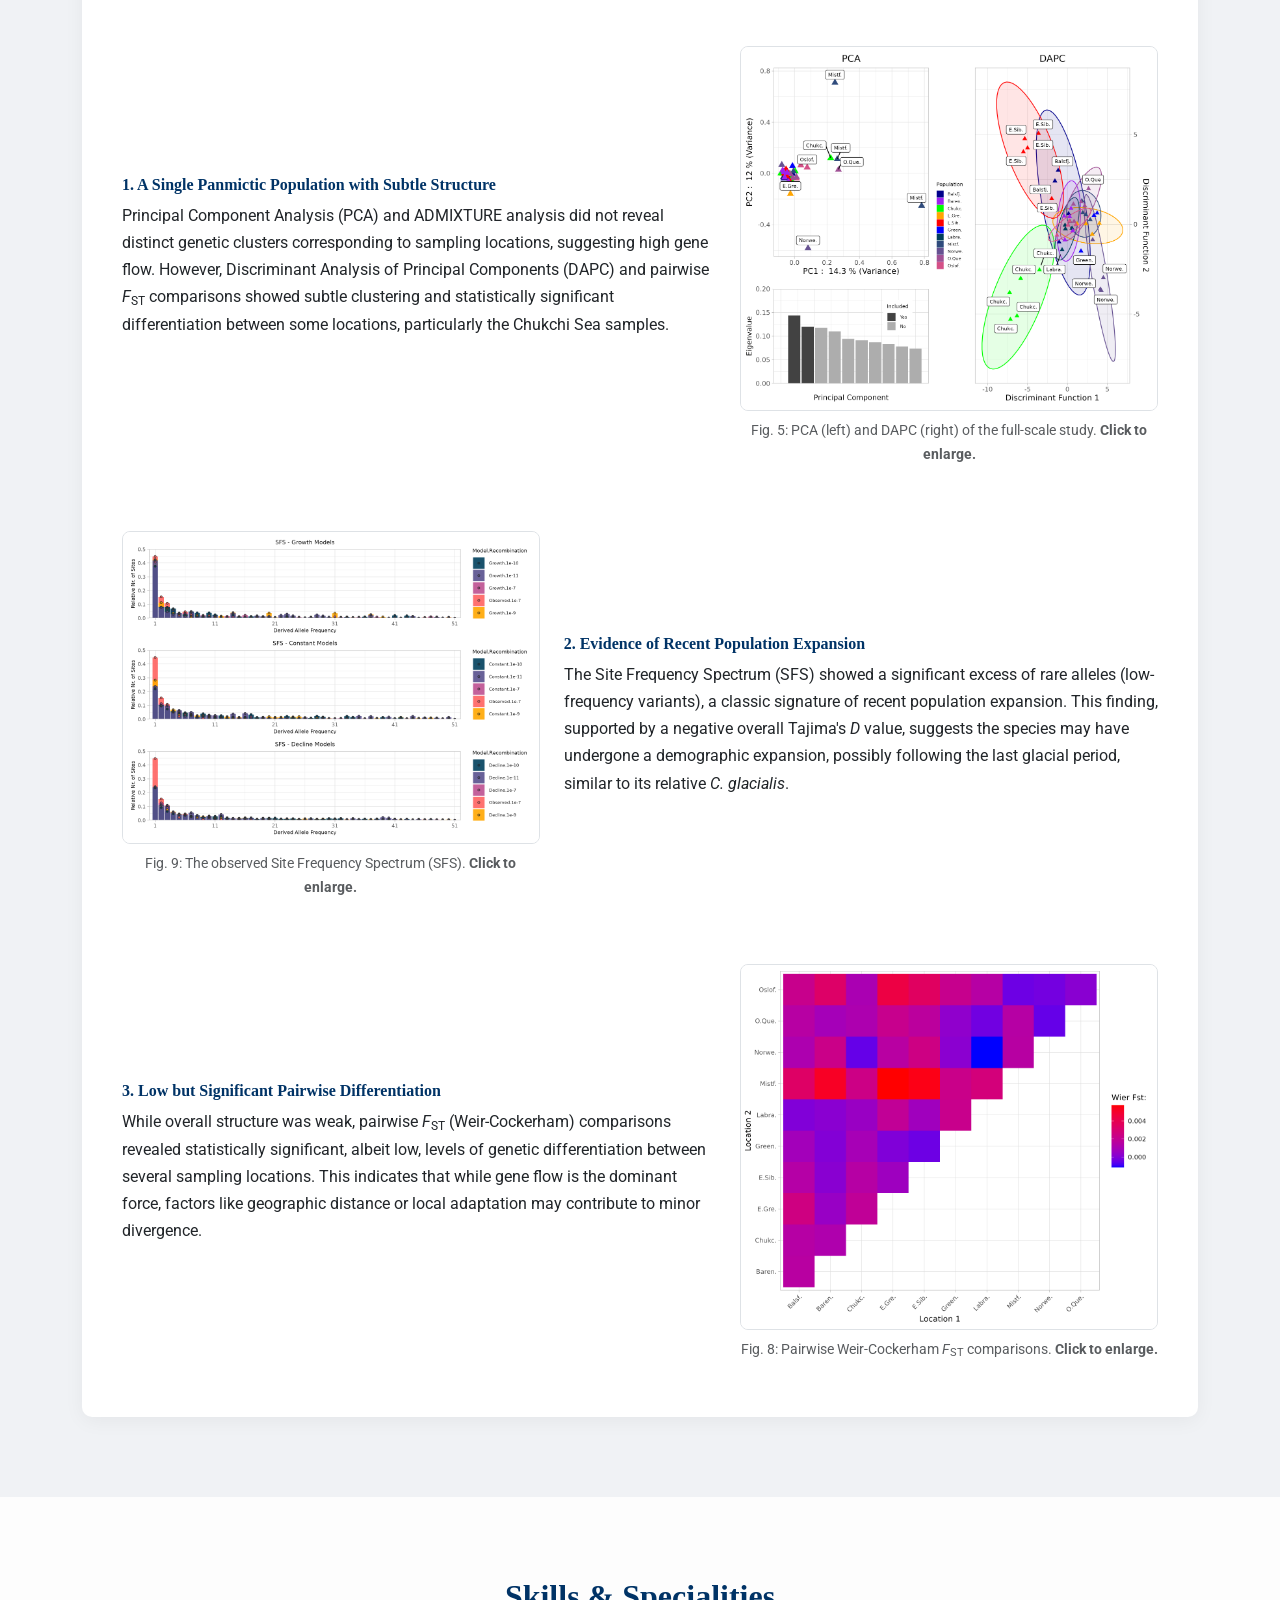
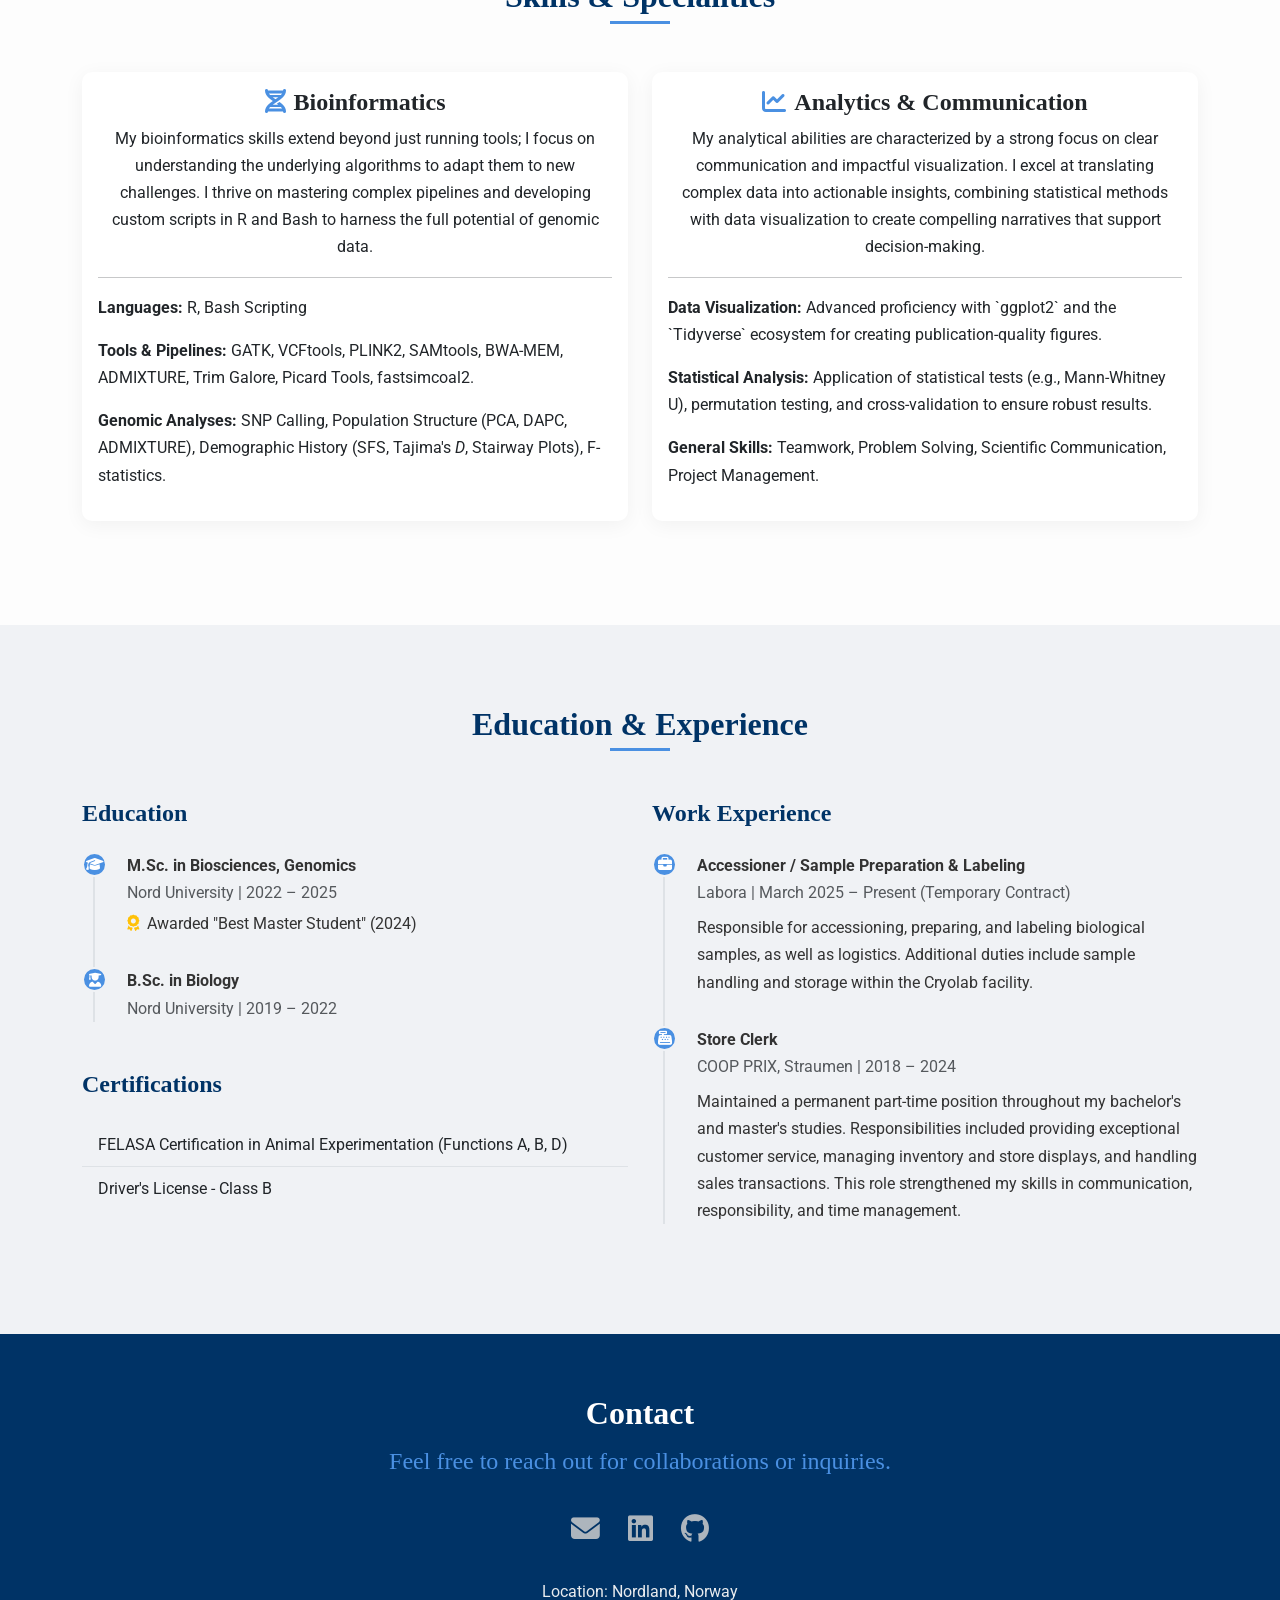
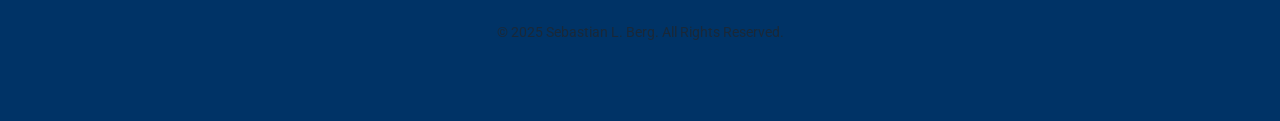
==== commit 43a179af: "Updated index, and added projects" ====
--- a/index.html
+++ b/index.html
@@ -286,6 +286,9 @@
                     </li>
                     <li class="nav-item">
                         <a class="nav-link" href="#education">Education & Experience</a>
+                    </li>
+                    <li>
+                        <a class="nav-link" href="projects.html">Projects</a>
                     </li>
                     <li class="nav-item">
                         <a class="nav-link" href="#contact">Contact</a>
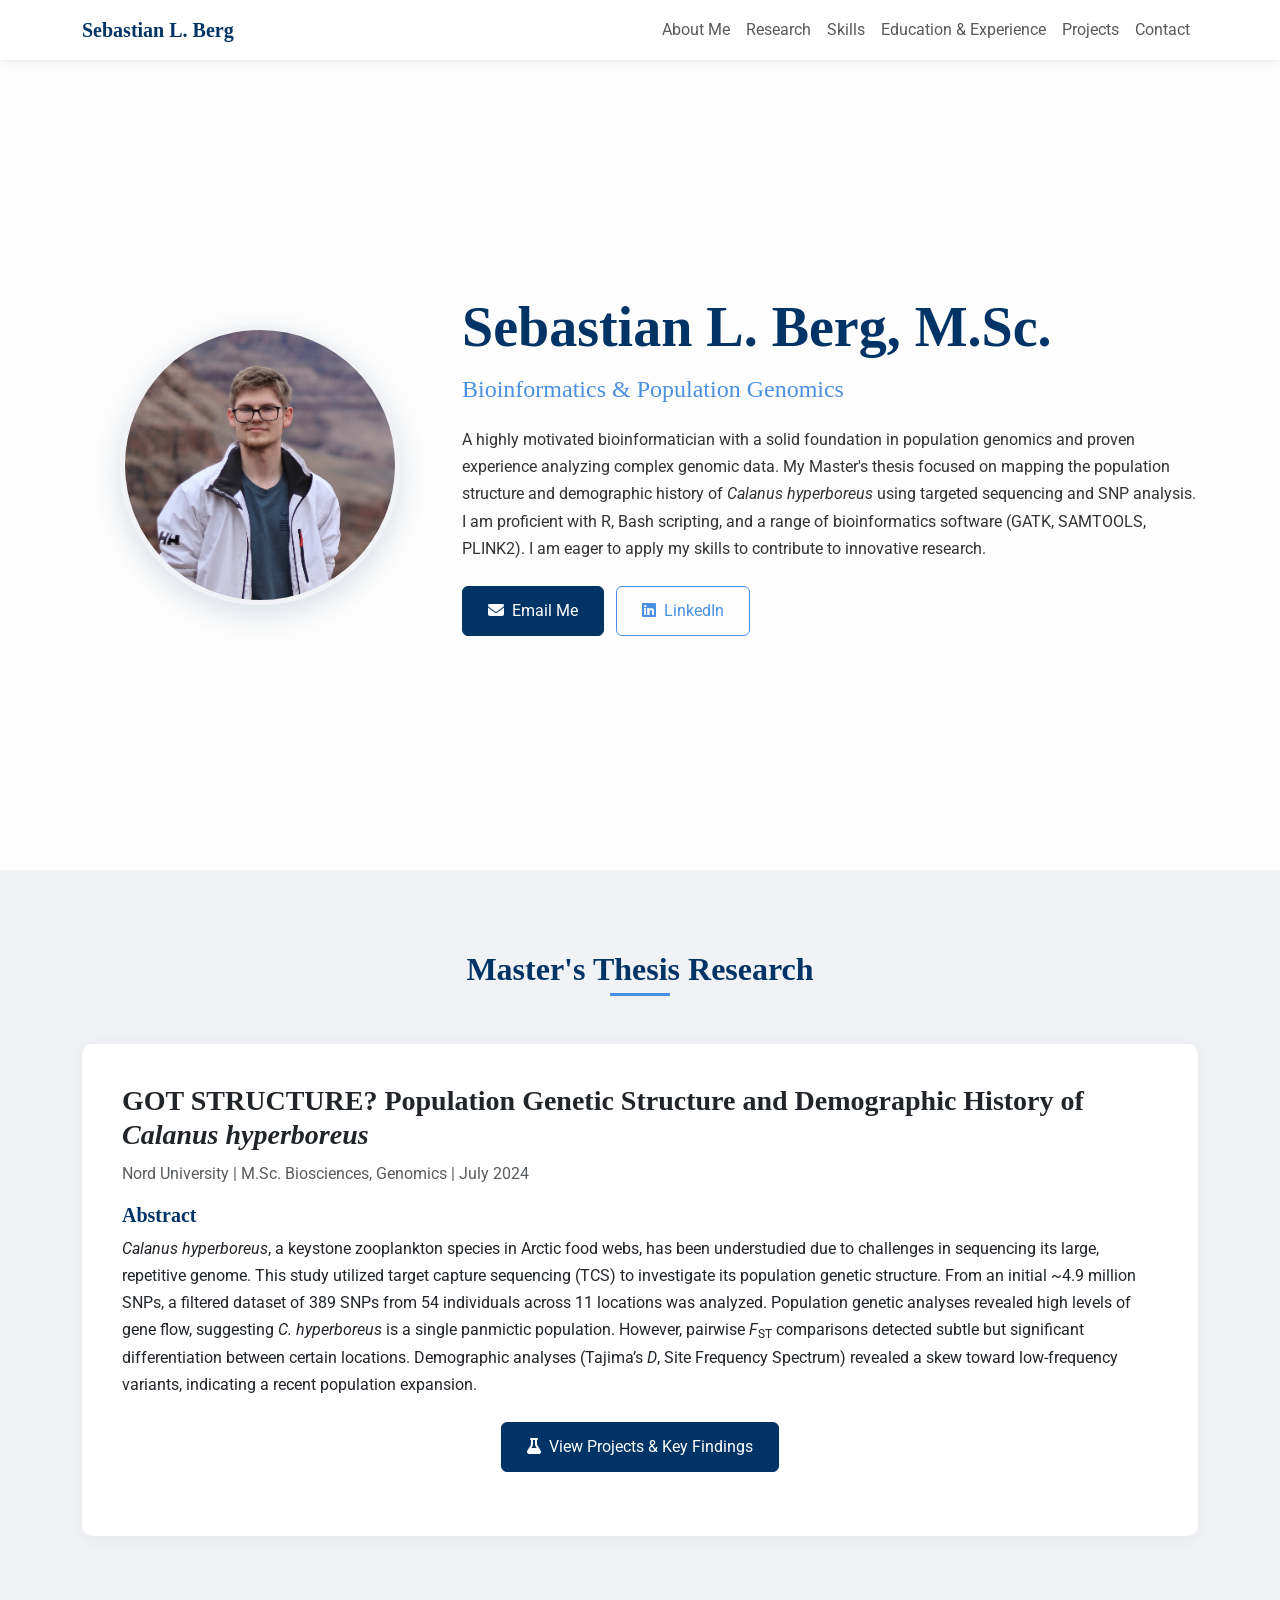
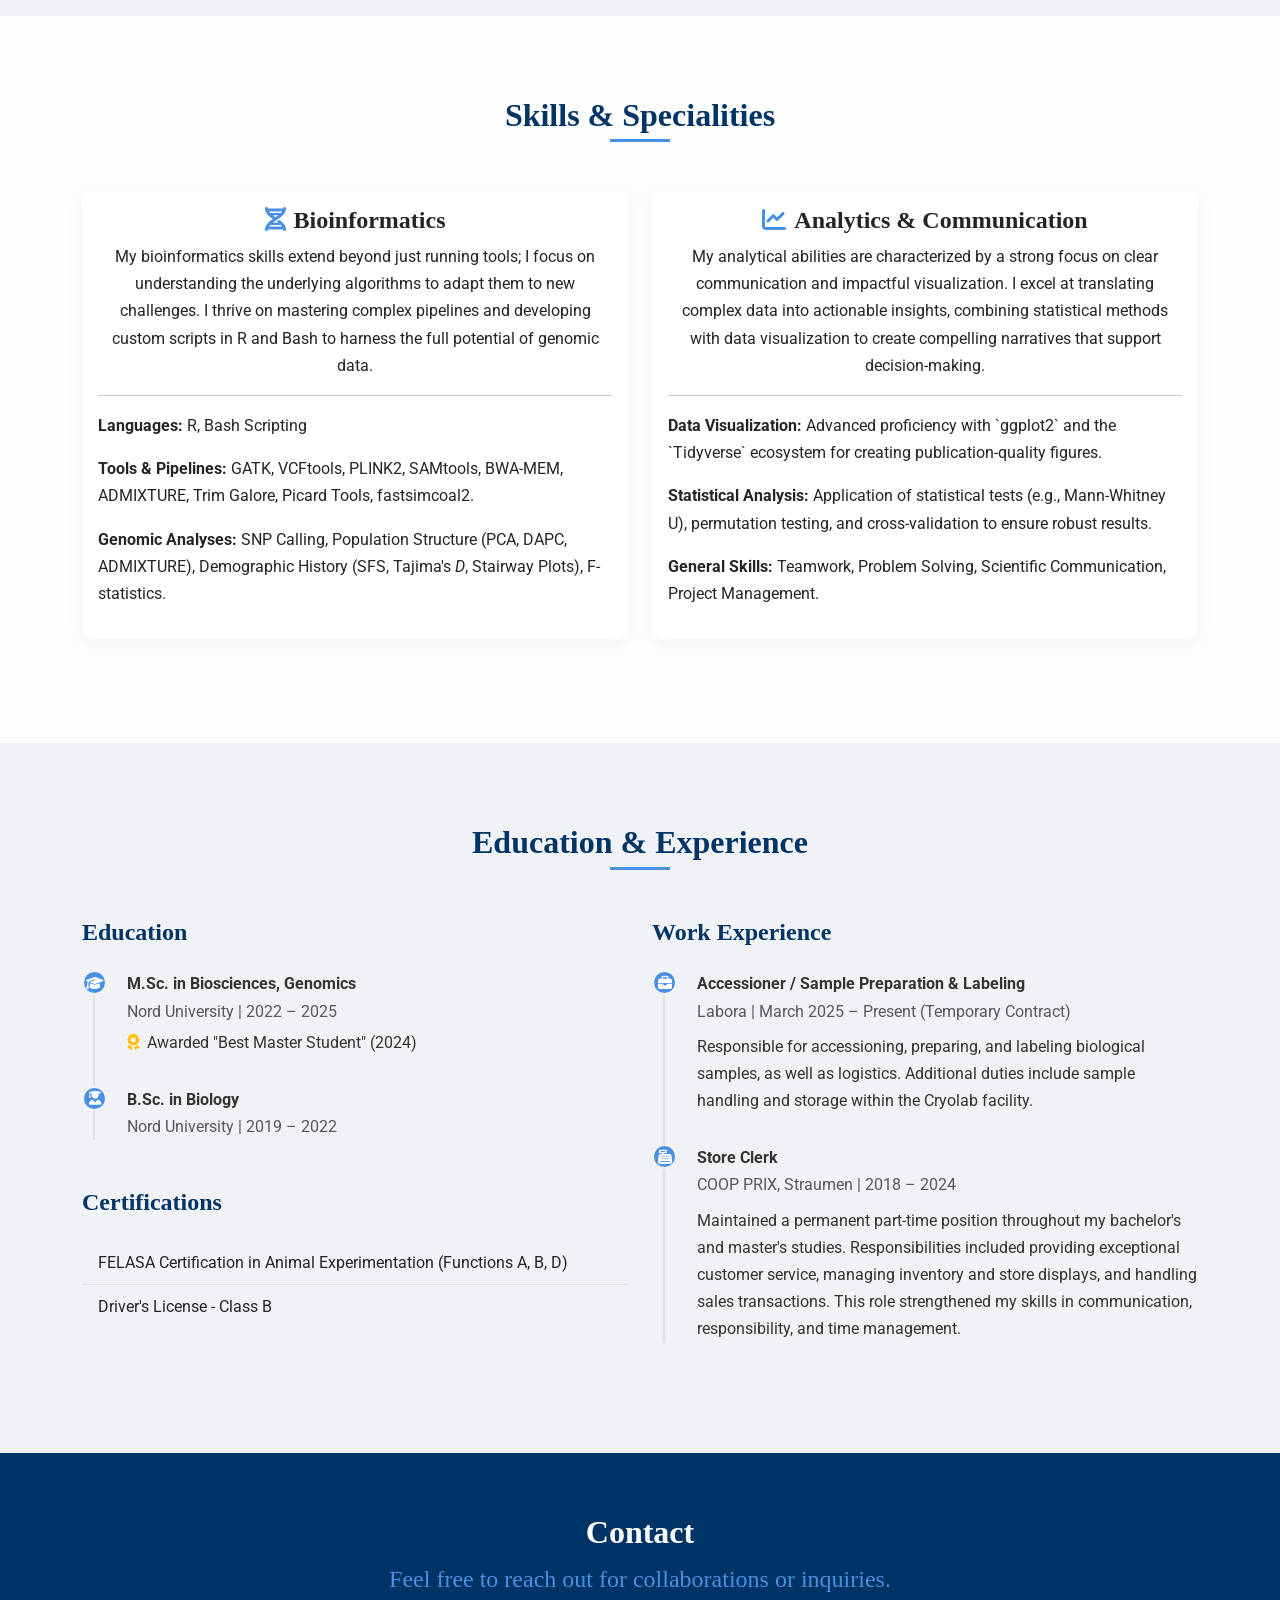
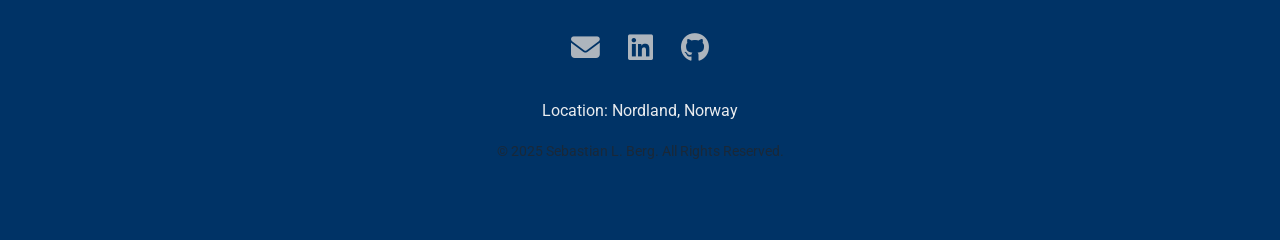
==== commit fb6beda4: "Streamlined index.html, changed design of styles.css, and updated projects.html" ====
--- a/index.html
+++ b/index.html
@@ -14,256 +14,7 @@
     <link rel="preconnect" href="https://fonts.gstatic.com" crossorigin>
     <link href="https://fonts.googleapis.com/css2?family=Roboto:wght@400;700&family=Georgia:wght@400;700&display=swap" rel="stylesheet">
 
-    <style>
-        :root {
-            --primary-color: #003366; /* Deep blue for a professional, scientific feel */
-            --secondary-color: #4A90E2; /* A brighter blue for accents and links */
-            --background-color: #fdfdfd; /* A slightly softer white */
-            --light-gray: #f0f2f5;
-            --text-color: #333;
-            --heading-font: 'Georgia', 'Times New Roman', serif;
-            --body-font: 'Roboto', 'Segoe UI', -apple-system, BlinkMacSystemFont, sans-serif;
-        }
-
-        body {
-            font-family: var(--body-font);
-            color: var(--text-color);
-            background-color: var(--background-color);
-            scroll-behavior: smooth;
-            line-height: 1.7;
-        }
-
-        h1, h2, h3, h4, h5, h6 {
-            font-family: var(--heading-font);
-            font-weight: 700;
-            color: var(--primary-color);
-        }
-
-        .navbar {
-            background-color: rgba(255, 255, 255, 0.85);
-            backdrop-filter: blur(12px);
-            box-shadow: 0 2px 8px rgba(0,0,0,0.07);
-            transition: background-color 0.3s ease;
-        }
-
-        .navbar-brand {
-            font-family: var(--heading-font);
-            font-weight: bold;
-            color: var(--primary-color) !important;
-        }
-
-        .nav-link {
-            transition: color 0.3s ease;
-        }
-
-        .nav-link:hover, .nav-link.active {
-            color: var(--secondary-color) !important;
-        }
-
-        /* --- Hero Section --- */
-        .hero-section {
-            background: var(--background-color);
-            padding: 100px 0;
-            min-height: 90vh;
-            display: flex;
-            align-items: center;
-        }
-
-        .profile-img {
-            width: 280px;
-            height: 280px;
-            object-fit: cover;
-            border-radius: 50%;
-            border: 5px solid var(--light-gray);
-            box-shadow: 0 10px 30px rgba(0, 51, 102, 0.15);
-            transition: transform 0.3s ease, box-shadow 0.3s ease;
-        }
-
-        .profile-img:hover {
-            transform: scale(1.05);
-            box-shadow: 0 15px 40px rgba(74, 144, 226, 0.2);
-        }
-
-        .hero-section .display-4 {
-            font-size: 3.5rem;
-            font-weight: 700;
-        }
-
-        .lead {
-            font-size: 1.5rem;
-            color: var(--secondary-color);
-            font-family: var(--heading-font);
-            font-weight: 400;
-        }
-
-        .btn-primary {
-            background-color: var(--primary-color);
-            border-color: var(--primary-color);
-            padding: 12px 25px;
-            transition: all 0.3s ease;
-        }
-
-        .btn-primary:hover {
-            background-color: #002244; /* Darker shade */
-            border-color: #002244;
-            transform: translateY(-2px);
-        }
-
-        .btn-outline-secondary {
-            border-color: var(--secondary-color);
-            color: var(--secondary-color);
-            padding: 12px 25px;
-            transition: all 0.3s ease;
-        }
-
-        .btn-outline-secondary:hover {
-            background-color: var(--secondary-color);
-            color: white;
-            transform: translateY(-2px);
-        }
-
-
-        /* --- Section Styling --- */
-        section {
-            padding: 80px 0;
-        }
-        
-        #research, #education {
-            background-color: var(--light-gray);
-        }
-
-        .section-title {
-            padding-bottom: 3rem;
-            text-align: center;
-            position: relative;
-        }
-
-        .section-title::after {
-            content: '';
-            position: absolute;
-            bottom: 2.5rem;
-            left: 50%;
-            transform: translateX(-50%);
-            width: 60px;
-            height: 3px;
-            background-color: var(--secondary-color);
-        }
-
-        /* --- Research Section --- */
-        .research-card {
-            background: #fff;
-            border: none;
-            border-radius: 10px;
-            box-shadow: 0 4px 20px rgba(0,0,0,0.05);
-            padding: 2.5rem;
-        }
-        
-        .research-figure {
-            max-width: 100%;
-            border-radius: 8px;
-            border: 1px solid #dee2e6;
-            transition: transform 0.3s ease;
-            cursor: pointer;
-        }
-        
-        .research-figure:hover {
-            transform: scale(1.03);
-        }
-
-        /* --- Skills Section --- */
-        .skill-card {
-            border: none;
-            border-radius: 10px;
-            box-shadow: 0 4px 20px rgba(0,0,0,0.05);
-            transition: transform 0.3s ease, box-shadow 0.3s ease;
-            background-color: #fff;
-        }
-
-        .skill-card:hover {
-            transform: translateY(-5px);
-            box-shadow: 0 8px 30px rgba(0,0,0,0.08);
-        }
-
-        .skill-card .card-title i {
-            color: var(--secondary-color);
-        }
-
-        /* --- Education & Experience Section --- */
-        .timeline {
-            list-style: none;
-            padding: 0;
-            position: relative;
-        }
-        
-        .timeline:before {
-            content: '';
-            position: absolute;
-            top: 0;
-            bottom: 0;
-            left: 12px;
-            width: 2px;
-            background: #dee2e6;
-            margin-left: -1.5px;
-        }
-        
-        .timeline-item {
-            margin-bottom: 30px;
-            position: relative;
-            padding-left: 45px;
-        }
-
-        .timeline-icon {
-            position: absolute;
-            left: 0;
-            top: 0;
-            width: 25px;
-            height: 25px;
-            border-radius: 50%;
-            background: var(--secondary-color);
-            color: white;
-            display: flex;
-            align-items: center;
-            justify-content: center;
-            font-size: 14px;
-            border: 2px solid var(--light-gray);
-        }
-        
-        .award-icon {
-            color: #ffc107;
-        }
-
-        /* --- Footer --- */
-        footer {
-            background: var(--primary-color);
-            color: #e9ecef;
-            padding: 60px 0;
-        }
-        
-        footer h2 {
-            color: white;
-        }
-        
-        footer a {
-            color: #adb5bd;
-            text-decoration: none;
-            transition: color 0.3s ease;
-        }
-        
-        footer a:hover {
-            color: white;
-        }
-        
-        .social-icons a {
-            font-size: 1.8rem;
-            transition: transform 0.3s ease;
-            display: inline-block;
-        }
-        
-        .social-icons a:hover {
-            transform: translateY(-3px);
-            color: white;
-        }
-    </style>
+    <link rel="stylesheet" type="text/css" href="styles.css">
 </head>
 <body>
 
@@ -327,62 +78,18 @@
                     <div class="col-lg-12">
                         <h3 class="card-title">GOT STRUCTURE? Population Genetic Structure and Demographic History of <i>Calanus hyperboreus</i></h3>
                         <p class="text-muted">Nord University | M.Sc. Biosciences, Genomics | July 2024</p>
-              <div class="my-4">
-    <a href="assets/Sebastian_Berg_Thesis.pdf" class="btn btn-primary" download>
-        <i class="fas fa-file-pdf me-2"></i>Download Thesis (PDF)
-    </a>
-    <a href="assets/Sebastian_Berg_Presentation.pptx" class="btn btn-outline-secondary" download>
-        <i class="fas fa-file-powerpoint me-2"></i>Download Presentation (PPTX)
-    </a>
-</div>
+
                         <h5 class="mt-3">Abstract</h5>
                         <p>
                             <i>Calanus hyperboreus</i>, a keystone zooplankton species in Arctic food webs, has been understudied due to challenges in sequencing its large, repetitive genome. This study utilized target capture sequencing (TCS) to investigate its population genetic structure. From an initial ~4.9 million SNPs, a filtered dataset of 389 SNPs from 54 individuals across 11 locations was analyzed. Population genetic analyses revealed high levels of gene flow, suggesting <i>C. hyperboreus</i> is a single panmictic population. However, pairwise <i>F</i><sub>ST</sub> comparisons detected subtle but significant differentiation between certain locations. Demographic analyses (Tajima’s <i>D</i>, Site Frequency Spectrum) revealed a skew toward low-frequency variants, indicating a recent population expansion.
                         </p>
-                    </div>
-                </div>
-
-                <h4 class="mt-5 text-center">Key Findings & Visualizations</h4>
-                <hr class="w-50 mx-auto mb-5">
-
-                <div class="row align-items-center mb-5">
-                    <div class="col-md-7">
-                        <h6>1. A Single Panmictic Population with Subtle Structure</h6>
-                        <p>Principal Component Analysis (PCA) and ADMIXTURE analysis did not reveal distinct genetic clusters corresponding to sampling locations, suggesting high gene flow. However, Discriminant Analysis of Principal Components (DAPC) and pairwise <i>F</i><sub>ST</sub> comparisons showed subtle clustering and statistically significant differentiation between some locations, particularly the Chukchi Sea samples.</p>
-                    </div>
-                    <div class="col-md-5">
-                        <a href="#" data-bs-toggle="modal" data-bs-target="#fig5Modal">
-                            <img src="assets/figure5.png" alt="PCA and DAPC of C. hyperboreus" class="research-figure">
-                        </a>
-                        <p class="text-muted small text-center mt-2">Fig. 5: PCA (left) and DAPC (right) of the full-scale study. <strong>Click to enlarge.</strong></p>
-                    </div>
-                </div>
-
-                <div class="row align-items-center mb-5 flex-row-reverse">
-                    <div class="col-md-7">
-                        <h6>2. Evidence of Recent Population Expansion</h6>
-                        <p>The Site Frequency Spectrum (SFS) showed a significant excess of rare alleles (low-frequency variants), a classic signature of recent population expansion. This finding, supported by a negative overall Tajima's <i>D</i> value, suggests the species may have undergone a demographic expansion, possibly following the last glacial period, similar to its relative <i>C. glacialis</i>.</p>
-                    </div>
-                    <div class="col-md-5">
-                         <a href="#" data-bs-toggle="modal" data-bs-target="#fig9Modal">
-                            <img src="assets/figure9.png" alt="Site Frequency Spectrum of C. hyperboreus" class="research-figure">
-                        </a>
-                        <p class="text-muted small text-center mt-2">Fig. 9: The observed Site Frequency Spectrum (SFS). <strong>Click to enlarge.</strong></p>
-                    </div>
-                </div>
-                
-                 <div class="row align-items-center">
-                    <div class="col-md-7">
-                        <h6>3. Low but Significant Pairwise Differentiation</h6>
-                        <p>While overall structure was weak, pairwise <i>F</i><sub>ST</sub> (Weir-Cockerham) comparisons revealed statistically significant, albeit low, levels of genetic differentiation between several sampling locations. This indicates that while gene flow is the dominant force, factors like geographic distance or local adaptation may contribute to minor divergence.</p>
-                    </div>
-                   <div class="col-md-5">
-                        <a href="#" data-bs-toggle="modal" data-bs-target="#fig8Modal">
-                            <img src="assets/figure8.png" alt="Pairwise Fst heatmap" class="research-figure">
-                        </a>
-                        <p class="text-muted small text-center mt-2">Fig. 8: Pairwise Weir-Cockerham <i>F</i><sub>ST</sub> comparisons. <strong>Click to enlarge.</strong></p>
-                    </div>
-               </div>
+                        <div class="my-4 text-center">
+                            <a href="projects.html" class="btn btn-primary">
+                                <i class="fas fa-flask me-2"></i>View Projects & Key Findings
+                            </a>
+                        </div>
+                    </div>
+                </div>
             </div>
         </div>
     </section>
@@ -491,48 +198,6 @@
         </div>
     </footer>
 
-    <div class="modal fade" id="fig5Modal" tabindex="-1" aria-labelledby="fig5ModalLabel" aria-hidden="true">
-      <div class="modal-dialog modal-xl">
-        <div class="modal-content">
-           <div class="modal-header">
-                <h5 class="modal-title" id="fig5ModalLabel">Fig. 5: PCA and DAPC</h5>
-                <button type="button" class="btn-close" data-bs-dismiss="modal" aria-label="Close"></button>
-            </div>
-          <div class="modal-body text-center">
-            <img src="assets/figure5.png" class="img-fluid" alt="Enlarged view of PCA and DAPC of C. hyperboreus">
-          </div>
-        </div>
-      </div>
-    </div>
-    
-    <div class="modal fade" id="fig9Modal" tabindex="-1" aria-labelledby="fig9ModalLabel" aria-hidden="true">
-      <div class="modal-dialog modal-xl">
-        <div class="modal-content">
-           <div class="modal-header">
-                <h5 class="modal-title" id="fig9ModalLabel">Fig. 9: Site Frequency Spectrum</h5>
-                <button type="button" class="btn-close" data-bs-dismiss="modal" aria-label="Close"></button>
-            </div>
-          <div class="modal-body text-center">
-            <img src="assets/figure9.png" class="img-fluid" alt="Enlarged view of the Site Frequency Spectrum of C. hyperboreus">
-          </div>
-        </div>
-      </div>
-    </div>
-    
-    <div class="modal fade" id="fig8Modal" tabindex="-1" aria-labelledby="fig8ModalLabel" aria-hidden="true">
-      <div class="modal-dialog modal-xl">
-        <div class="modal-content">
-           <div class="modal-header">
-                <h5 class="modal-title" id="fig8ModalLabel">Fig. 8: Pairwise Fst Heatmap</h5>
-                <button type="button" class="btn-close" data-bs-dismiss="modal" aria-label="Close"></button>
-            </div>
-          <div class="modal-body text-center">
-            <img src="assets/figure8.png" class="img-fluid" alt="Enlarged view of the Pairwise Fst heatmap">
-          </div>
-        </div>
-      </div>
-    </div>
-
     <script src="https://cdn.jsdelivr.net/npm/bootstrap@5.3.3/dist/js/bootstrap.bundle.min.js"></script>
 </body>
-</html>
+</html>
--- a/styles.css
+++ b/styles.css
@@ -0,0 +1,248 @@
+:root {
+    --primary-color: #003366; /* Deep blue for a professional, scientific feel */
+    --secondary-color: #4A90E2; /* A brighter blue for accents and links */
+    --background-color: #fdfdfd; /* A slightly softer white */
+    --light-gray: #f0f2f5;
+    --text-color: #333;
+    --heading-font: 'Georgia', 'Times New Roman', serif;
+    --body-font: 'Roboto', 'Segoe UI', -apple-system, BlinkMacSystemFont, sans-serif;
+}
+
+body {
+    font-family: var(--body-font);
+    color: var(--text-color);
+    background-color: var(--background-color);
+    scroll-behavior: smooth;
+    line-height: 1.7;
+}
+
+h1, h2, h3, h4, h5, h6 {
+    font-family: var(--heading-font);
+    font-weight: 700;
+    color: var(--primary-color);
+}
+
+.navbar {
+    background-color: rgba(255, 255, 255, 0.85);
+    backdrop-filter: blur(12px);
+    box-shadow: 0 2px 8px rgba(0,0,0,0.07);
+    transition: background-color 0.3s ease;
+}
+
+.navbar-brand {
+    font-family: var(--heading-font);
+    font-weight: bold;
+    color: var(--primary-color) !important;
+}
+
+.nav-link {
+    transition: color 0.3s ease;
+}
+
+.nav-link:hover, .nav-link.active {
+    color: var(--secondary-color) !important;
+}
+
+/* --- Hero Section --- */
+.hero-section {
+    background: var(--background-color);
+    padding: 100px 0;
+    min-height: 90vh;
+    display: flex;
+    align-items: center;
+}
+
+.profile-img {
+    width: 280px;
+    height: 280px;
+    object-fit: cover;
+    border-radius: 50%;
+    border: 5px solid var(--light-gray);
+    box-shadow: 0 10px 30px rgba(0, 51, 102, 0.15);
+    transition: transform 0.3s ease, box-shadow 0.3s ease;
+}
+
+.profile-img:hover {
+    transform: scale(1.05);
+    box-shadow: 0 15px 40px rgba(74, 144, 226, 0.2);
+}
+
+.hero-section .display-4 {
+    font-size: 3.5rem;
+    font-weight: 700;
+}
+
+.lead {
+    font-size: 1.5rem;
+    color: var(--secondary-color);
+    font-family: var(--heading-font);
+    font-weight: 400;
+}
+
+.btn-primary {
+    background-color: var(--primary-color);
+    border-color: var(--primary-color);
+    padding: 12px 25px;
+    transition: all 0.3s ease;
+}
+
+.btn-primary:hover {
+    background-color: #002244; /* Darker shade */
+    border-color: #002244;
+    transform: translateY(-2px);
+}
+
+.btn-outline-secondary {
+    border-color: var(--secondary-color);
+    color: var(--secondary-color);
+    padding: 12px 25px;
+    transition: all 0.3s ease;
+}
+
+.btn-outline-secondary:hover {
+    background-color: var(--secondary-color);
+    color: white;
+    transform: translateY(-2px);
+}
+
+
+/* --- Section Styling --- */
+section {
+    padding: 80px 0;
+}
+
+#research, #education {
+    background-color: var(--light-gray);
+}
+
+.section-title {
+    padding-bottom: 3rem;
+    text-align: center;
+    position: relative;
+}
+
+.section-title::after {
+    content: '';
+    position: absolute;
+    bottom: 2.5rem;
+    left: 50%;
+    transform: translateX(-50%);
+    width: 60px;
+    height: 3px;
+    background-color: var(--secondary-color);
+}
+
+/* --- Research Section --- */
+.research-card {
+    background: #fff;
+    border: none;
+    border-radius: 10px;
+    box-shadow: 0 4px 20px rgba(0,0,0,0.05);
+    padding: 2.5rem;
+}
+
+.research-figure {
+    max-width: 100%;
+    border-radius: 8px;
+    border: 1px solid #dee2e6;
+    transition: transform 0.3s ease;
+    cursor: pointer;
+}
+
+.research-figure:hover {
+    transform: scale(1.03);
+}
+
+/* --- Skills Section --- */
+.skill-card {
+    border: none;
+    border-radius: 10px;
+    box-shadow: 0 4px 20px rgba(0,0,0,0.05);
+    transition: transform 0.3s ease, box-shadow 0.3s ease;
+    background-color: #fff;
+}
+
+.skill-card:hover {
+    transform: translateY(-5px);
+    box-shadow: 0 8px 30px rgba(0,0,0,0.08);
+}
+
+.skill-card .card-title i {
+    color: var(--secondary-color);
+}
+
+/* --- Education & Experience Section --- */
+.timeline {
+    list-style: none;
+    padding: 0;
+    position: relative;
+}
+
+.timeline:before {
+    content: '';
+    position: absolute;
+    top: 0;
+    bottom: 0;
+    left: 12px;
+    width: 2px;
+    background: #dee2e6;
+    margin-left: -1.5px;
+}
+
+.timeline-item {
+    margin-bottom: 30px;
+    position: relative;
+    padding-left: 45px;
+}
+
+.timeline-icon {
+    position: absolute;
+    left: 0;
+    top: 0;
+    width: 25px;
+    height: 25px;
+    border-radius: 50%;
+    background: var(--secondary-color);
+    color: white;
+    display: flex;
+    align-items: center;
+    justify-content: center;
+    font-size: 14px;
+    border: 2px solid var(--light-gray);
+}
+
+.award-icon {
+    color: #ffc107;
+}
+
+/* --- Footer --- */
+footer {
+    background: var(--primary-color);
+    color: #e9ecef;
+    padding: 60px 0;
+}
+
+footer h2 {
+    color: white;
+}
+
+footer a {
+    color: #adb5bd;
+    text-decoration: none;
+    transition: color 0.3s ease;
+}
+
+footer a:hover {
+    color: white;
+}
+
+.social-icons a {
+    font-size: 1.8rem;
+    transition: transform 0.3s ease;
+    display: inline-block;
+}
+
+.social-icons a:hover {
+    transform: translateY(-3px);
+    color: white;
+}
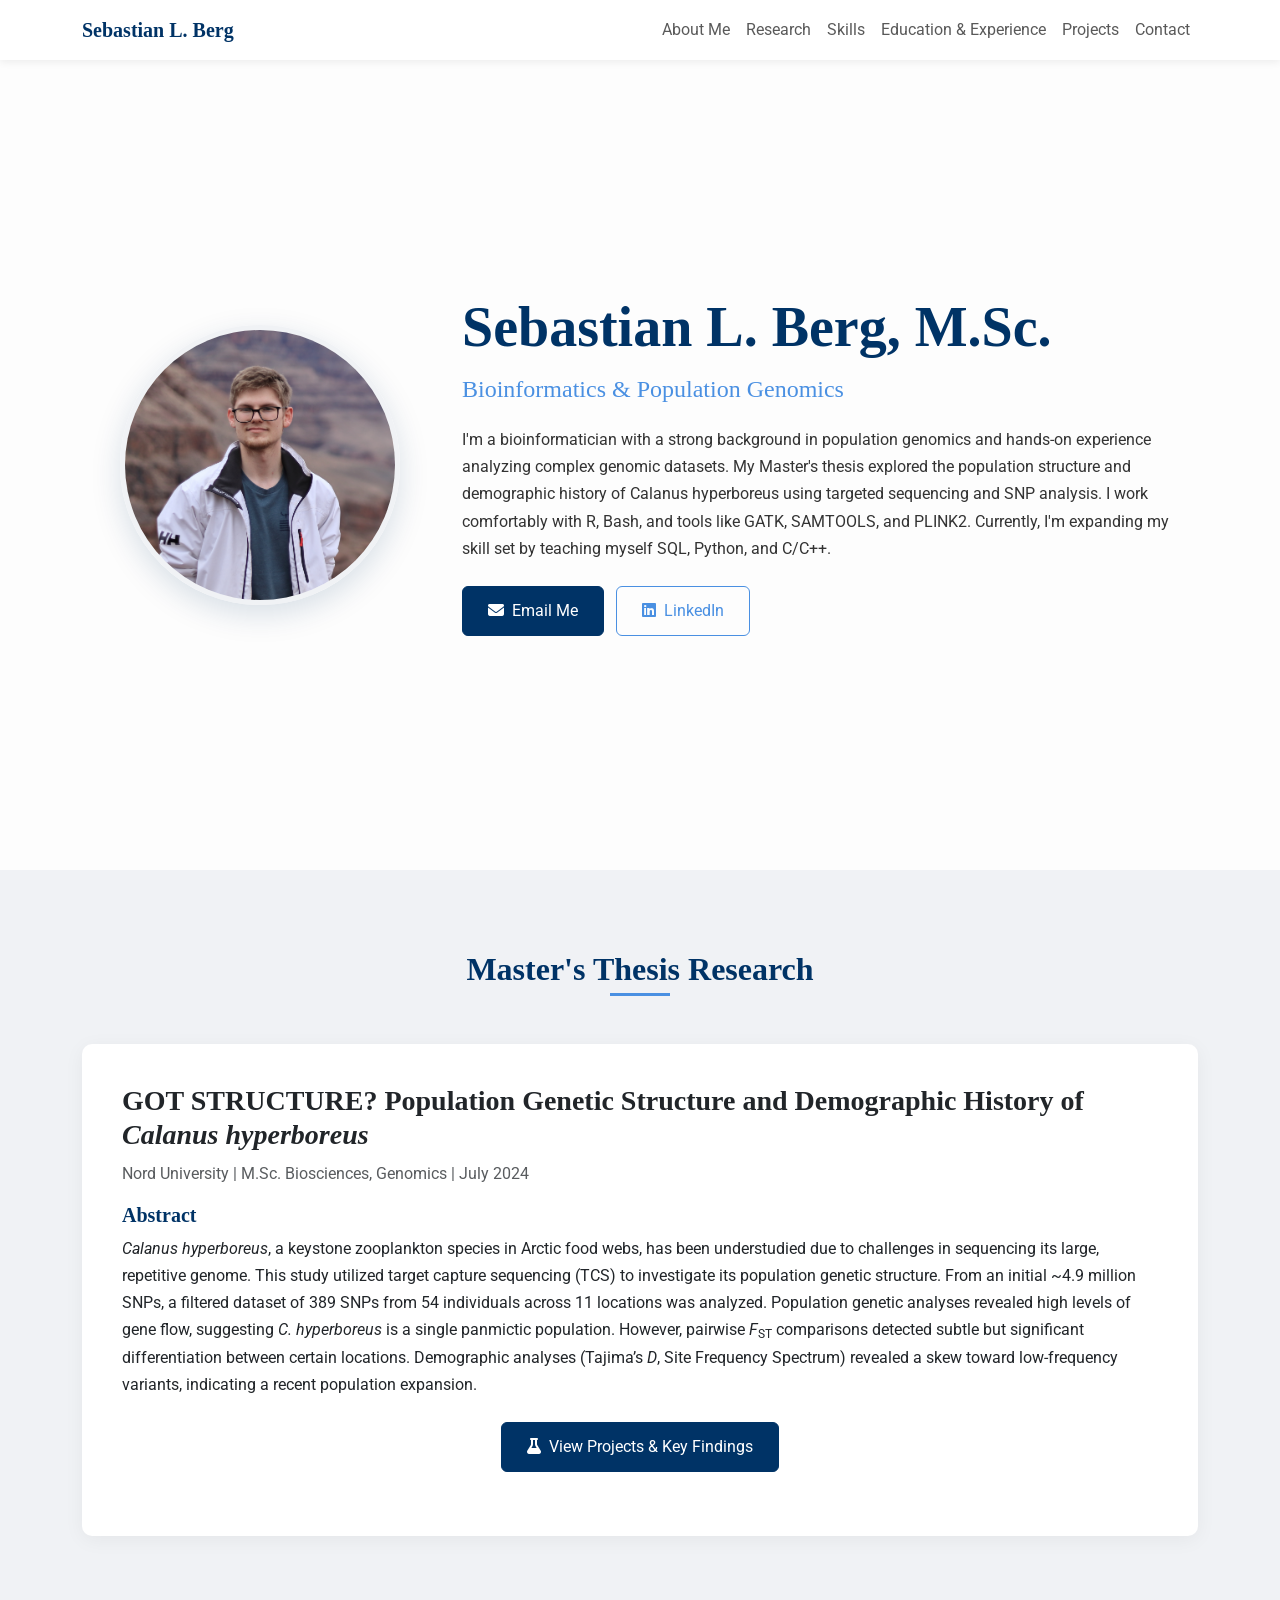
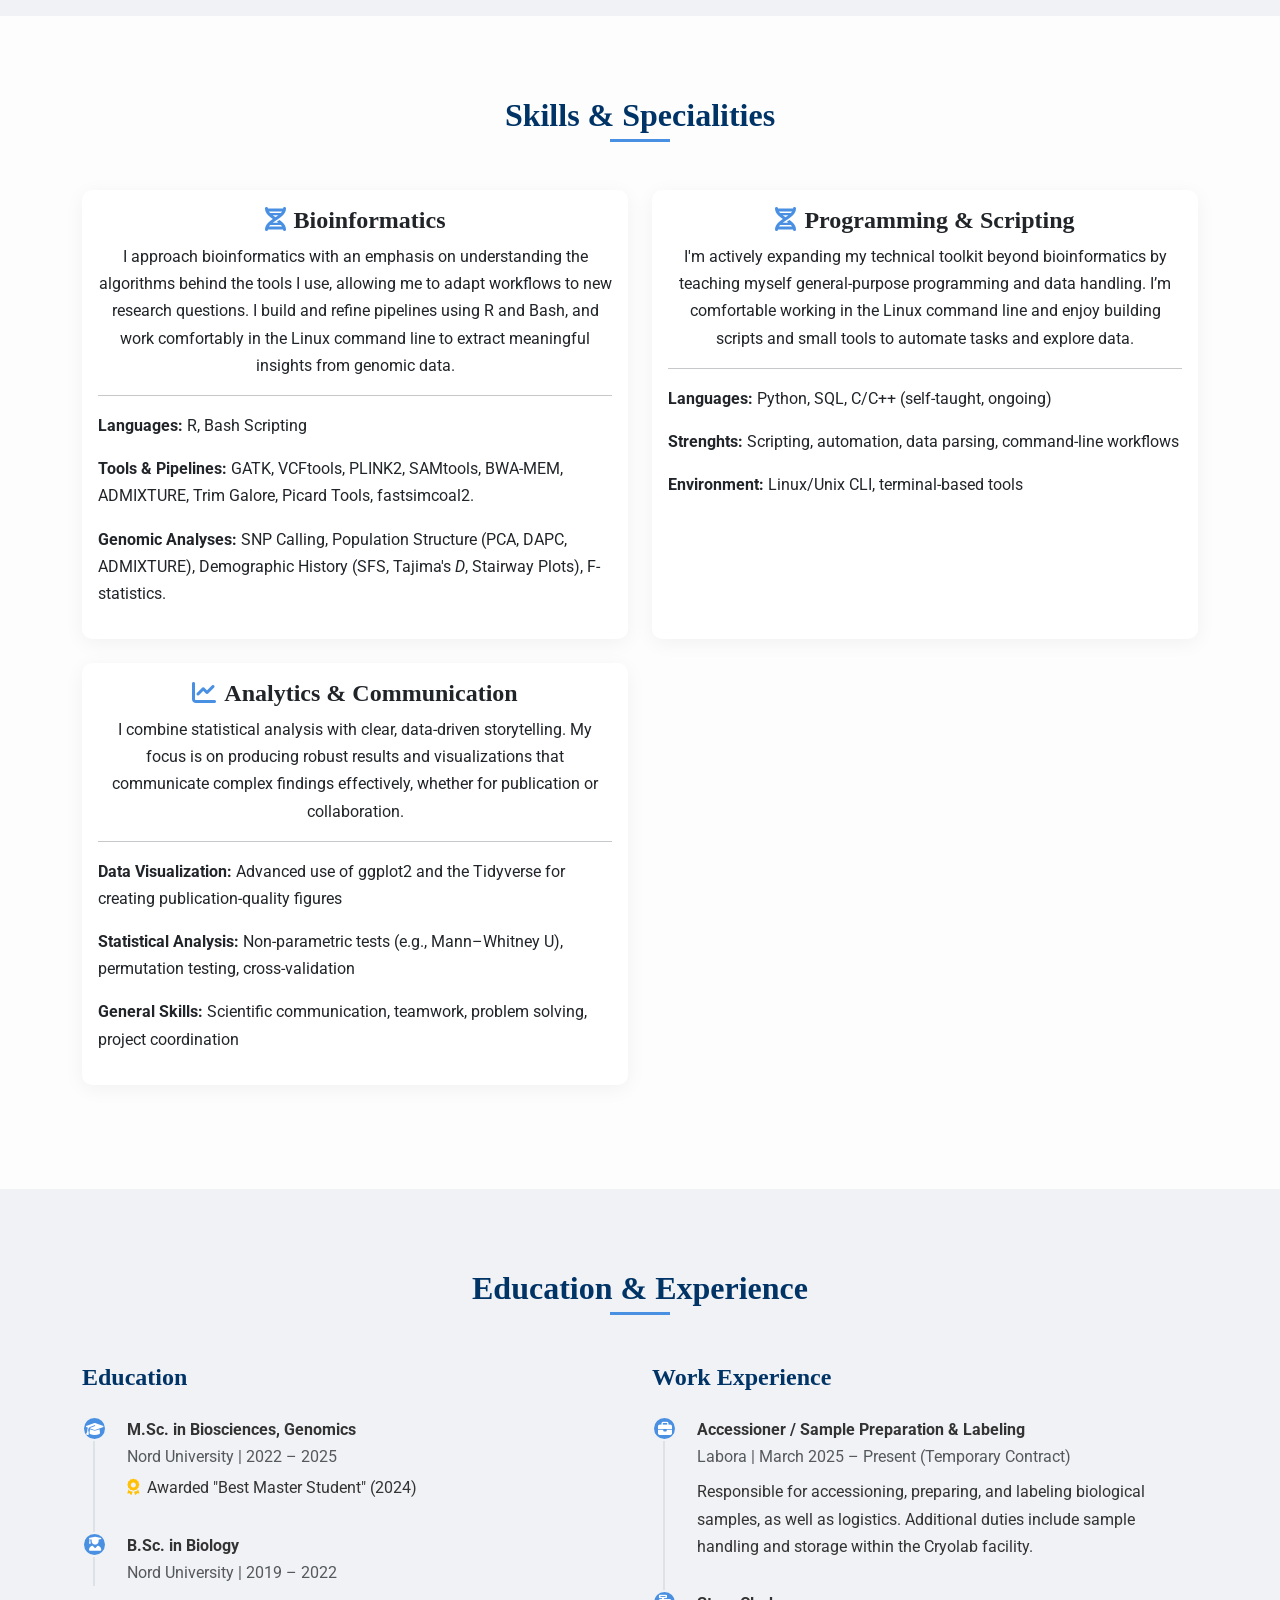
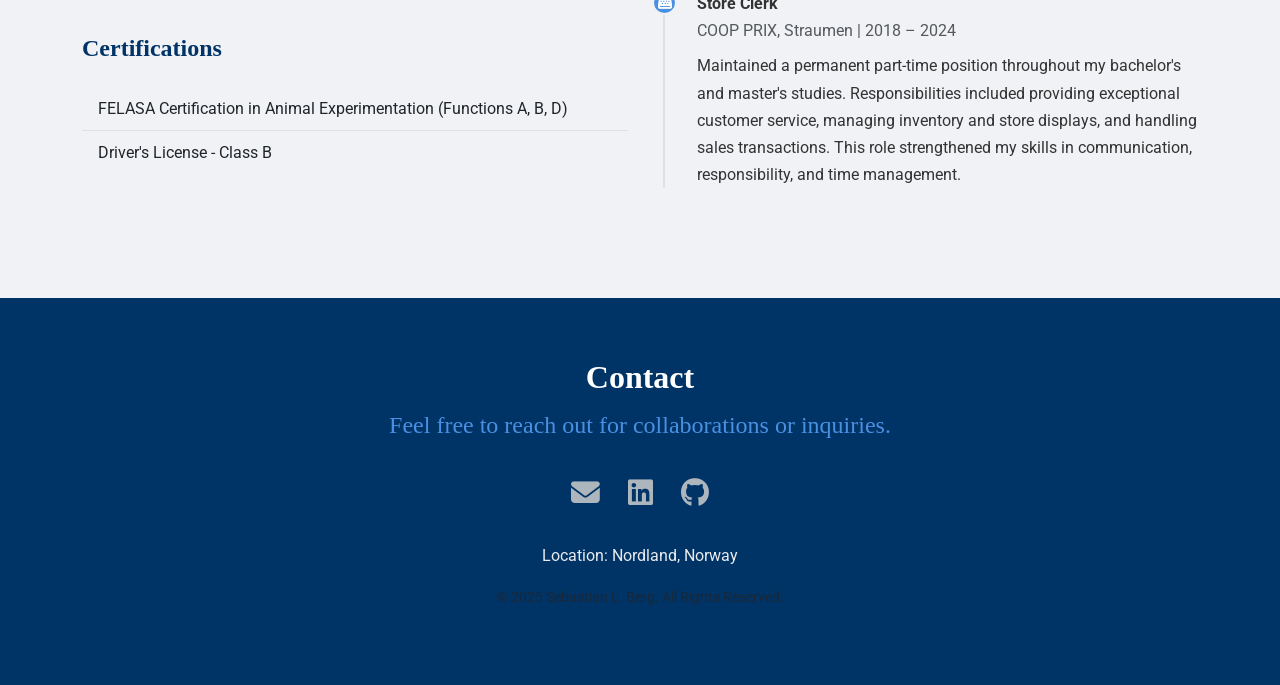
==== commit 1869b63e: "Update index.html Updated skill card section and introduction" ====
--- a/index.html
+++ b/index.html
@@ -59,10 +59,10 @@
                     <h1 class="display-4">Sebastian L. Berg, M.Sc.</h1>
                     <p class="lead">Bioinformatics & Population Genomics</p>
                     <p>
-                        A highly motivated bioinformatician with a solid foundation in population genomics and proven experience analyzing complex genomic data. My Master's thesis focused on mapping the population structure and demographic history of <i>Calanus hyperboreus</i> using targeted sequencing and SNP analysis. I am proficient with R, Bash scripting, and a range of bioinformatics software (GATK, SAMTOOLS, PLINK2). I am eager to apply my skills to contribute to innovative research.
+                        I'm a bioinformatician with a strong background in population genomics and hands-on experience analyzing complex genomic datasets. My Master's thesis explored the population structure and demographic history of Calanus hyperboreus using targeted sequencing and SNP analysis. I work comfortably with R, Bash, and tools like GATK, SAMTOOLS, and PLINK2. Currently, I'm expanding my skill set by teaching myself SQL, Python, and C/C++.
                     </p>
                     <div class="mt-4">
-                        <a href="mailto:nolsebastian@gmail.com" class="btn btn-primary me-2"><i class="fas fa-envelope me-2"></i>Email Me</a>
+                        <a href="mailto:no1sebastian@gmail.com" class="btn btn-primary me-2"><i class="fas fa-envelope me-2"></i>Email Me</a>
                         <a href="https://www.linkedin.com/in/berg-sebastian/" class="btn btn-outline-secondary"><i class="fab fa-linkedin me-2"></i>LinkedIn</a>
                     </div>
                 </div>
@@ -103,12 +103,27 @@
                         <div class="card-body">
                             <h4 class="card-title text-center"><i class="fas fa-dna me-2"></i>Bioinformatics</h4>
                             <p class="text-center">
-                                My bioinformatics skills extend beyond just running tools; I focus on understanding the underlying algorithms to adapt them to new challenges. I thrive on mastering complex pipelines and developing custom scripts in R and Bash to harness the full potential of genomic data.
+                                I approach bioinformatics with an emphasis on understanding the algorithms behind the tools I use, allowing me to adapt workflows to new research questions. I build and refine pipelines using R and Bash, and work comfortably in the Linux command line to extract meaningful insights from genomic data.
                             </p>
                             <hr>
                             <p><strong>Languages:</strong> R, Bash Scripting</p>
                             <p><strong>Tools & Pipelines:</strong> GATK, VCFtools, PLINK2, SAMtools, BWA-MEM, ADMIXTURE, Trim Galore, Picard Tools, fastsimcoal2.</p>
                             <p><strong>Genomic Analyses:</strong> SNP Calling, Population Structure (PCA, DAPC, ADMIXTURE), Demographic History (SFS, Tajima's <i>D</i>, Stairway Plots), F-statistics.</p>
+                        </div>
+                    </div>
+                </div>
+                
+                <div class="col-lg-6 mb-4 d-flex align-items-stretch">
+                    <div class="card skill-card w-100">
+                        <div class="card-body">
+                            <h4 class="card-title text-center"><i class="fas fa-dna me-2"></i>Programming & Scripting</h4>
+                            <p class="text-center">
+                                I'm actively expanding my technical toolkit beyond bioinformatics by teaching myself general-purpose programming and data handling. I’m comfortable working in the Linux command line and enjoy building scripts and small tools to automate tasks and explore data.
+                            </p>
+                            <hr>
+                            <p><strong>Languages:</strong> Python, SQL, C/C++ (self-taught, ongoing)</p>
+                            <p><strong>Strenghts:</strong> Scripting, automation, data parsing, command-line workflows</p>
+                            <p><strong>Environment:</strong> Linux/Unix CLI, terminal-based tools</p>
                         </div>
                     </div>
                 </div>
@@ -118,12 +133,11 @@
                         <div class="card-body">
                             <h4 class="card-title text-center"><i class="fas fa-chart-line me-2"></i>Analytics & Communication</h4>
                              <p class="text-center">
-                                My analytical abilities are characterized by a strong focus on clear communication and impactful visualization. I excel at translating complex data into actionable insights, combining statistical methods with data visualization to create compelling narratives that support decision-making.
-                            </p>
+I combine statistical analysis with clear, data-driven storytelling. My focus is on producing robust results and visualizations that communicate complex findings effectively, whether for publication or collaboration.</p>
                             <hr>
-                            <p><strong>Data Visualization:</strong> Advanced proficiency with `ggplot2` and the `Tidyverse` ecosystem for creating publication-quality figures.</p>
-                            <p><strong>Statistical Analysis:</strong> Application of statistical tests (e.g., Mann-Whitney U), permutation testing, and cross-validation to ensure robust results.</p>
-                            <p><strong>General Skills:</strong> Teamwork, Problem Solving, Scientific Communication, Project Management.</p>
+                            <p><strong>Data Visualization:</strong> Advanced use of ggplot2 and the Tidyverse for creating publication-quality figures</p>
+                            <p><strong>Statistical Analysis:</strong> Non-parametric tests (e.g., Mann–Whitney U), permutation testing, cross-validation</p>
+                            <p><strong>General Skills:</strong> Scientific communication, teamwork, problem solving, project coordination</p>
                         </div>
                     </div>
                 </div>
@@ -187,7 +201,7 @@
             <h2>Contact</h2>
             <p class="lead">Feel free to reach out for collaborations or inquiries.</p>
             <div class="mt-4 social-icons">
-                <a href="mailto:nolsebastian@gmail.com" class="me-4"><i class="fas fa-envelope"></i></a>
+                <a href="mailto:no1sebastian@gmail.com" class="me-4"><i class="fas fa-envelope"></i></a>
                 <a href="https://www.linkedin.com/in/berg-sebastian/" class="me-4"><i class="fab fa-linkedin"></i></a>
                 <a href="https://github.com/no1berg" class=""><i class="fab fa-github"></i></a>
             </div>
@@ -200,4 +214,4 @@
 
     <script src="https://cdn.jsdelivr.net/npm/bootstrap@5.3.3/dist/js/bootstrap.bundle.min.js"></script>
 </body>
-</html>+</html>
--- a/styles.css
+++ b/styles.css
@@ -167,9 +167,18 @@
     box-shadow: 0 8px 30px rgba(0,0,0,0.08);
 }
 
+.skill-card .card-title {
+    text-align: left; /* Aligns the main card titles to the left */
+}
+
 .skill-card .card-title i {
     color: var(--secondary-color);
 }
+
+.skill-card .card-body p {
+    text-align: left; /* Aligns paragraph text to the left */
+}
+
 
 /* --- Education & Experience Section --- */
 .timeline {
